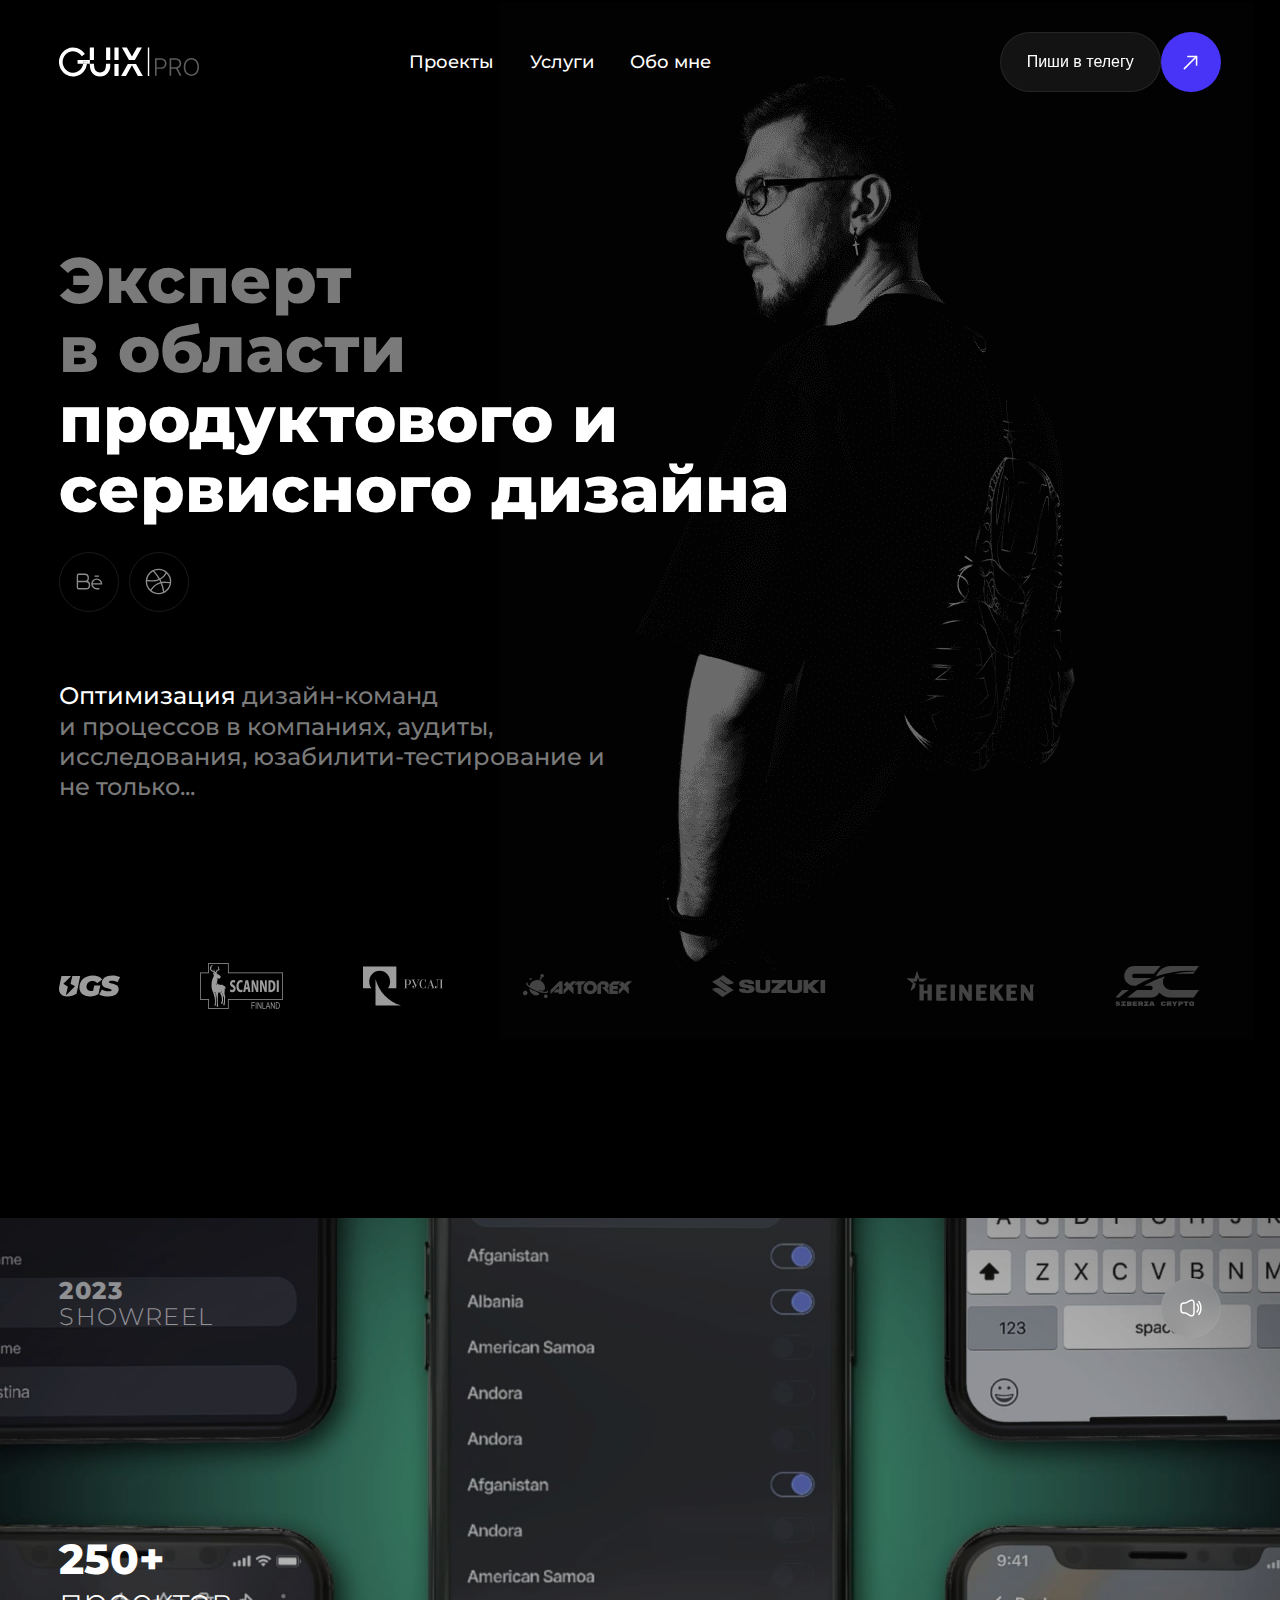
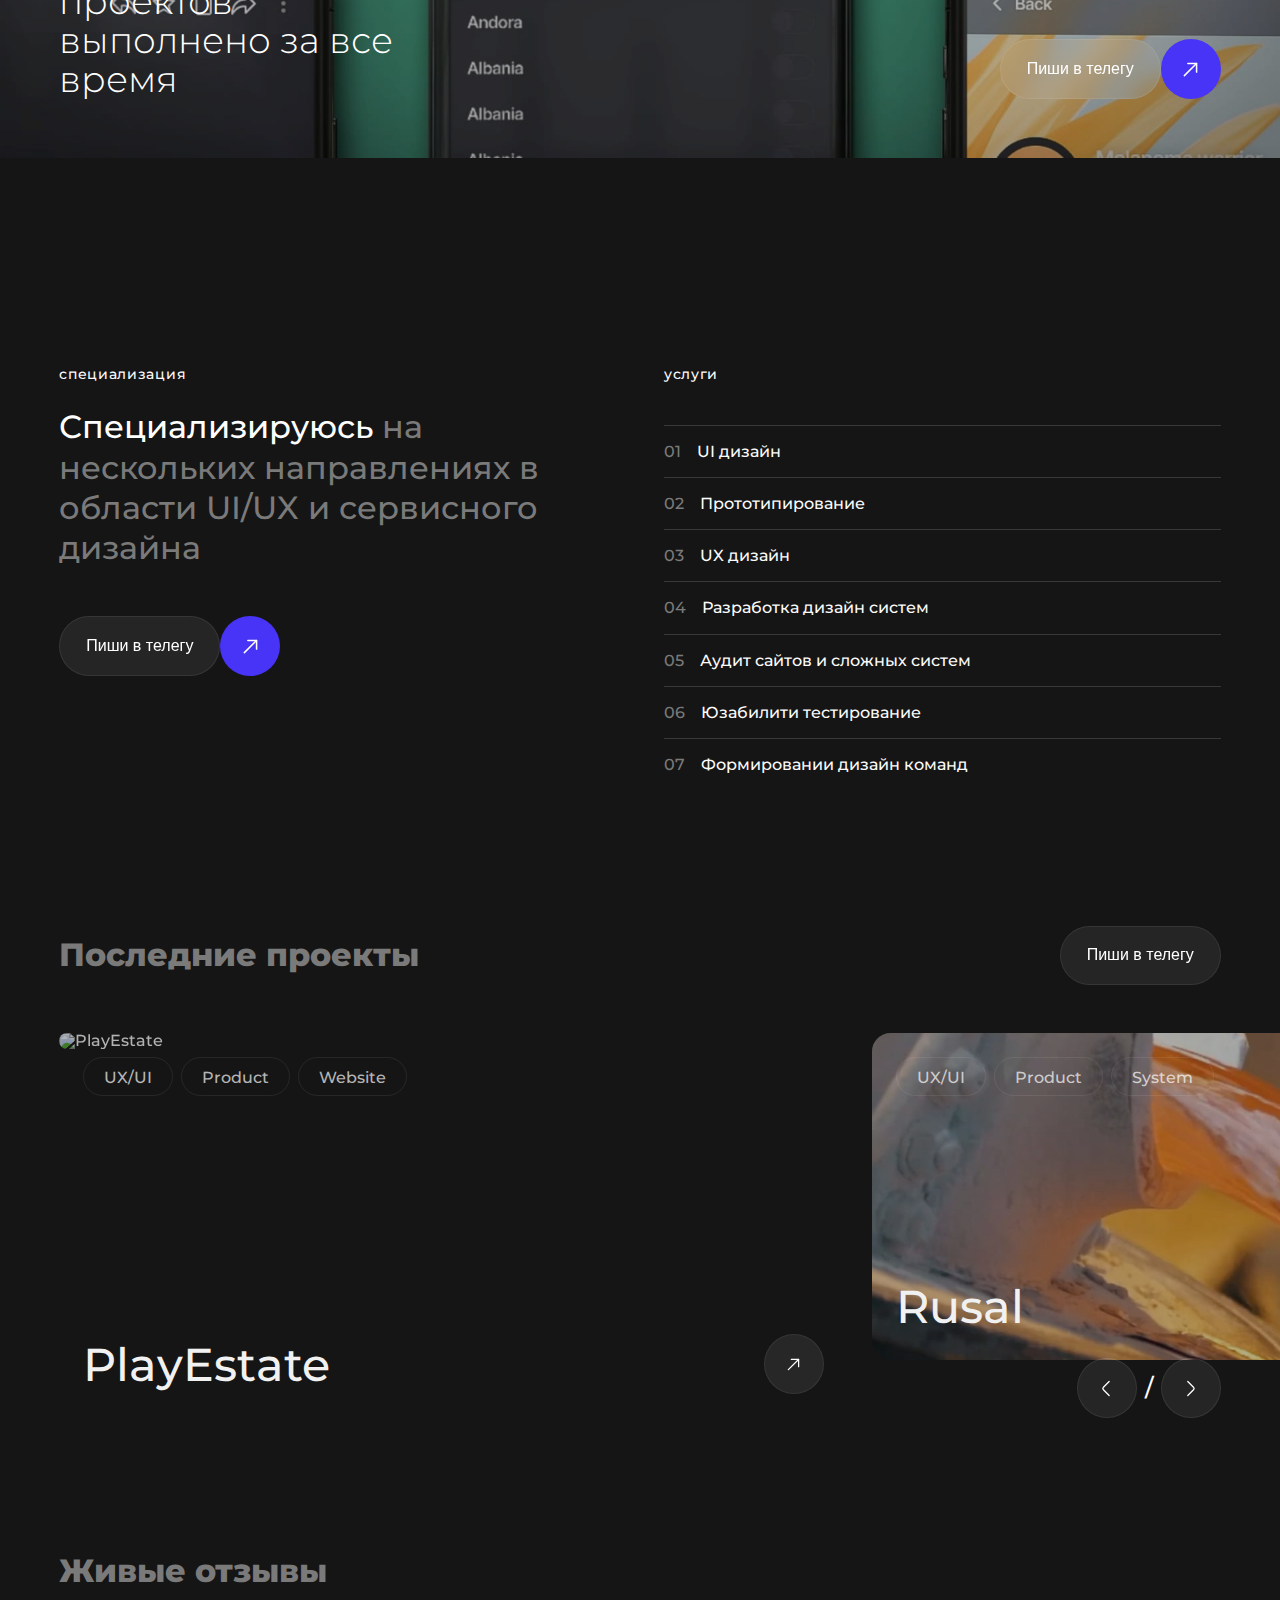
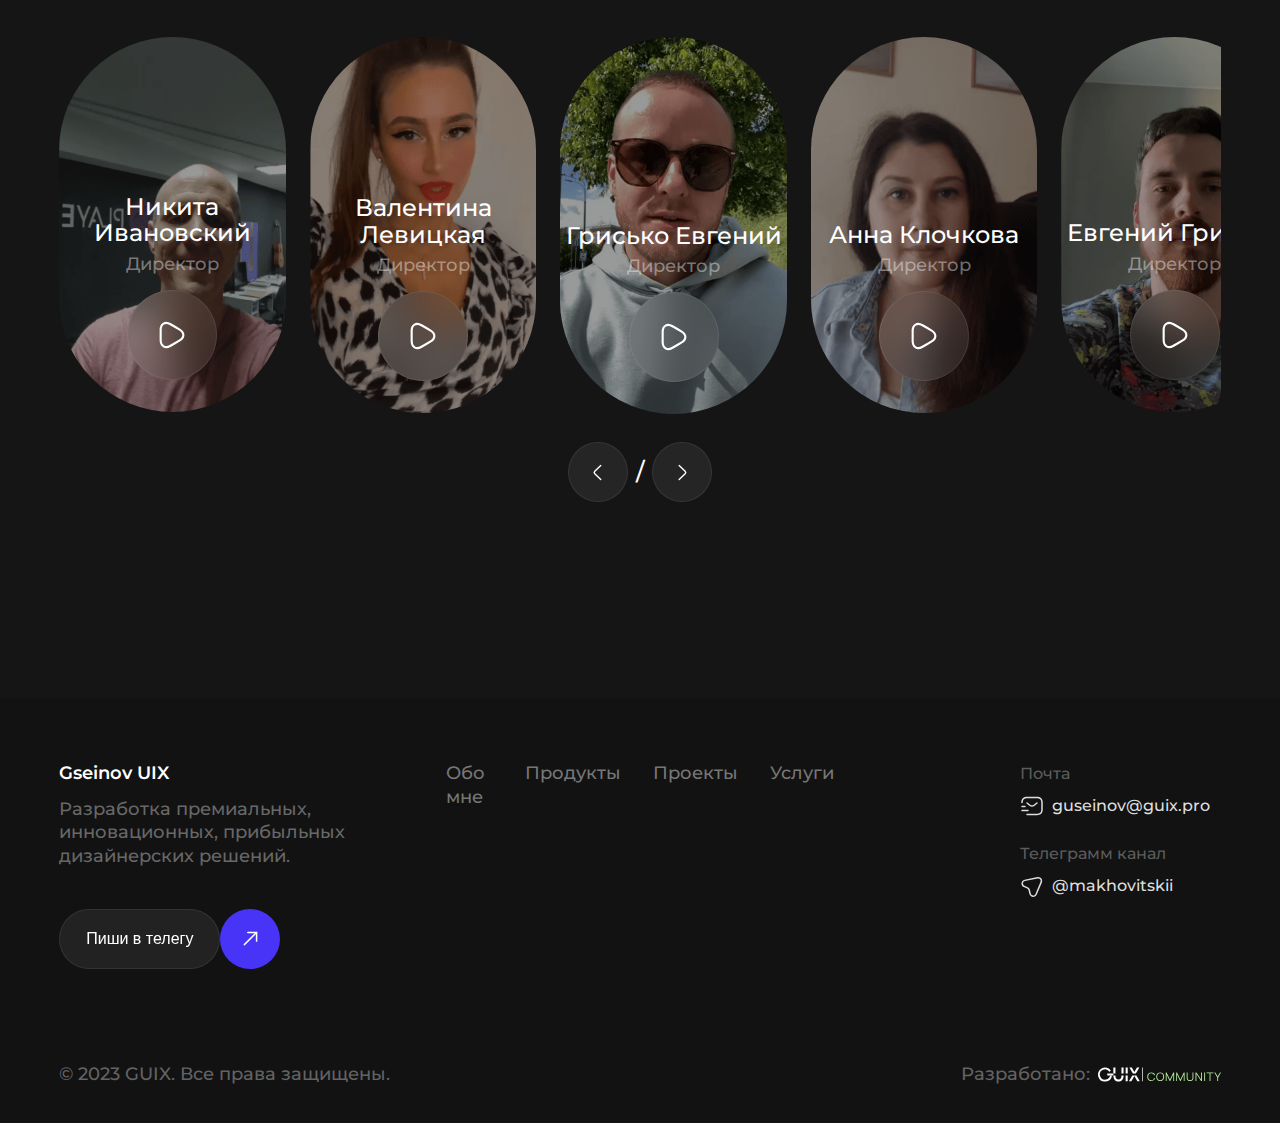
==== index.html @ ce15538c "commit" ====
<!DOCTYPE html>
<html lang="ru">
  <head>
    <meta charset="UTF-8">
    <meta name="format-detection" content="telephone=yes">
    <meta name="robots" content="index, follow">
    <meta name="keywords" content="">
    <meta name="description" content="">
    <meta name="viewport" content="width=device-width, initial-scale=1.0">
    <link rel="icon" type="image/x-icon" href="assets/img/logo.svg">
    <title>GUIXpro</title>
    <link rel="stylesheet" href="assets/css/style.css">
    <link rel="stylesheet" href="assets/css/reset.css">
  </head>
  <body>
    <div class="wrapper">
      <header class="header" id="header">
        <div class="header__container container">
          <nav class="header__menu menu" id="headerMenu"><img class="header__logo" src="assets/img/logo.svg">
            <ul class="menu__list">
              <li class="menu__item"><a class="menu__link" href="#">Проекты</a></li>
              <li class="menu__item"><a class="menu__link" href="#">Услуги</a></li>
              <li class="menu__item"><a class="menu__link" href="#">Обо мне</a></li>
            </ul>
          </nav><img class="header__burger" src="assets/img/common/burger.svg" id="burger">
          <div class="header__burger-content" id="burgerContent"></div><a class="header__contact contact" href="https://t.me/t_guseinov" target="_blank">
                  <button class="contact__primary-button primary-button">Пиши в телегу</button>
                  <button class="contact__secondery-button secondery-button"><img class="contact__arrow" src="assets/img/arrow.svg">
                  </button></a>
        </div>
      </header>
      <main class="main">
        <section class="main__info info" id="info">
          <div class="info__container container">
            <div class="info__block">
              <div class="info__title-container">
                <h1 class="info__title">
                  <p>Эксперт</p><span>в области </span><span class="white">продуктового и сервисного дизайна</span>
                </h1>
                <div class="info__socials"><a class="info__social-link" href="#"><img class="info__social" src="assets/img/socials/behance.svg" alt="behance" title="behance"></a><a class="info__social-link" href="#"><img class="info__social" src="assets/img/socials/dribbble.svg" alt="dribbble" title="dribbble"></a>
                </div>
              </div>
              <div class="info__txt"><span class="white">Оптимизация </span><span>дизайн-команд</span>
                <p>и процессов в компаниях, аудиты, исследования, юзабилити-тестирование и не только...</p>
              </div>
            </div><img class="info__hero-img" src="assets/img/hero-img.png">
            <div class="info__clients"><img class="info__client" src="assets/img/clients/ugs.svg" alt="ugs" title="ugs"><img class="info__client" src="assets/img/clients/scanndi.svg" alt="scanndi" title="scanndi"><img class="info__client" src="assets/img/clients/rusal.svg" alt="rusal" title="rusal"><img class="info__client" src="assets/img/clients/axtorex.svg" alt="axtorex" title="axtorex"><img class="info__client" src="assets/img/clients/suzuki.svg" alt="suzuki" title="suzuki"><img class="info__client" src="assets/img/clients/heineken.svg" alt="heineken" title="heineken"><img class="info__client" src="assets/img/clients/siberia-crypto.svg" alt="siberia-crypto" title="siberia-crypto"><img class="info__client" src="assets/img/clients/sheyl-dors.svg" alt="sheyl-dors" title="sheyl-dors"><img class="info__client" src="assets/img/clients/redpill.svg" alt="redpill" title="redpill"><img class="info__client" src="assets/img/clients/perfect-crm.svg" alt="perfect-crm" title="perfect-crm"><img class="info__client" src="assets/img/clients/grph.svg" alt="grph" title="grph"><img class="info__client" src="assets/img/clients/kefir.svg" alt="kefir" title="kefir">
            </div>
          </div>
        </section>
        <section class="main__introduction introduction" id="introduction">
          <div class="introduction__video"><img class="introduction__video-preview" src="assets/img/introduction.jpg">
          </div>
          <div class="introduction__container container">
            <div class="introduction__element">2023
              <p>SHOWREEL</p>
            </div><img class="introduction__element" src="assets/img/sound.svg">
            <div class="introduction__element"> <span class="white">250+</span>
              <p>проектов выполнено за все время</p>
            </div><a class="introduction__element contact" href="https://t.me/t_guseinov" target="_blank">
              <button class="contact__primary-button primary-button">Пиши в телегу</button>
              <button class="contact__secondery-button secondery-button"><img class="contact__arrow" src="assets/img/arrow.svg">
              </button></a>
          </div>
        </section>
        <section class="main__skills skills" id="skills">
          <div class="skills__container container">
            <div class="skills__block">
              <div class="skills__top-title">cпециализация</div>
              <div class="skills__title"><span class="white">Специализируюсь </span><span>на нескольких направлениях в области UI/UX и сервисного дизайна</span></div><a class="skills__contact contact" href="https://t.me/t_guseinov" target="_blank">
                      <button class="contact__primary-button primary-button">Пиши в телегу</button>
                      <button class="contact__secondery-button secondery-button"><img class="contact__arrow" src="assets/img/arrow.svg">
                      </button></a>
            </div>
            <div class="skills__services services">
              <div class="services__title">услуги</div>
              <ol class="services__list">
                <li class="services__item">UI дизайн</li>
                <li class="services__item">Прототипирование</li>
                <li class="services__item">UX дизайн </li>
                <li class="services__item">Разработка дизайн систем</li>
                <li class="services__item">Аудит сайтов и сложных систем</li>
                <li class="services__item">Юзабилити тестирование</li>
                <li class="services__item">Формировании дизайн команд</li>
              </ol>
            </div>
          </div>
        </section>
        <section class="main__portfolio portfolio" id="portfolio">
          <div class="portfolio__container container">
            <div class="portfolio__header">
              <h2 class="portfolio__title">Последние проекты</h2>
              <button class="portfolio__button primary-button">Пиши в телегу</button>
            </div>
            <div class="portfolio__body">
              <div class="portfolio__card portfolio-card"><img class="portfolio-card__img" src="assets/img/portfolio/PlayEstate.jpg" alt="PlayEstate" title="PlayEstate">
                <div class="portfolio-card__content">
                  <ul class="portfolio-card__list">
                    <li class="portfolio-card__item">UX/UI</li>
                    <li class="portfolio-card__item">Product</li>
                    <li class="portfolio-card__item">Website</li>
                  </ul>
                  <div class="portfolio-card__footer">
                    <h3 class="portfolio-card__title">PlayEstate</h3><img class="portfolio-card__arrow" src="assets/img/arrow.svg">
                  </div>
                </div>
              </div>
              <div class="portfolio__card portfolio-card portfolio-card-mini"><img class="portfolio-card__img" src="assets/img/portfolio/Rusal.jpg" alt="Rusal" title="Rusal">
                <div class="portfolio-card__content">
                  <ul class="portfolio-card__list">
                    <li class="portfolio-card__item">UX/UI</li>
                    <li class="portfolio-card__item">Product</li>
                    <li class="portfolio-card__item">System</li>
                  </ul>
                  <div class="portfolio-card__footer">
                    <h3 class="portfolio-card__title">Rusal</h3><img class="portfolio-card__arrow" src="assets/img/arrow.svg">
                  </div>
                </div>
              </div>
                    <div class="portfolio__slider slider"><img class="slider__img" src="assets/img/slider/arrow-left.svg"><span class="slider__devider">/</span><img class="slider__img" src="assets/img/slider/arrow-right.svg">
                    </div>
            </div>
          </div>
        </section>
        <section class="main__testimonials testimonials" id="testimonials">
          <div class="testimonials__container container">
            <h2 class="testimonials__title">Живые отзывы</h2>
            <div class="testimonials__videos">
              <div class="testimonials__video-container video"><img class="video__img" src="assets/img/testimonials/Никита Ивановский.png" alt="Никита Ивановский" title="Никита Ивановский">
                <div class="video__body">
                  <div class="video__title">Никита Ивановский</div>
                  <div class="video__subtitle">Директор</div><img class="video__play" src="assets/img/testimonials/play.svg">
                </div>
              </div>
              <div class="testimonials__video-container video"><img class="video__img" src="assets/img/testimonials/Валентина Левицкая.png" alt="Валентина Левицкая" title="Валентина Левицкая">
                <div class="video__body">
                  <div class="video__title">Валентина Левицкая</div>
                  <div class="video__subtitle">Директор</div><img class="video__play" src="assets/img/testimonials/play.svg">
                </div>
              </div>
              <div class="testimonials__video-container video"><img class="video__img" src="assets/img/testimonials/Грисько Евгений.png" alt="Грисько Евгений" title="Грисько Евгений">
                <div class="video__body">
                  <div class="video__title">Грисько Евгений</div>
                  <div class="video__subtitle">Директор</div><img class="video__play" src="assets/img/testimonials/play.svg">
                </div>
              </div>
              <div class="testimonials__video-container video"><img class="video__img" src="assets/img/testimonials/Анна Клочкова.png" alt="Анна Клочкова" title="Анна Клочкова">
                <div class="video__body">
                  <div class="video__title">Анна Клочкова</div>
                  <div class="video__subtitle">Директор</div><img class="video__play" src="assets/img/testimonials/play.svg">
                </div>
              </div>
              <div class="testimonials__video-container video"><img class="video__img" src="assets/img/testimonials/Евгений Грисько.png" alt="Евгений Грисько" title="Евгений Грисько">
                <div class="video__body">
                  <div class="video__title">Евгений Грисько</div>
                  <div class="video__subtitle">Директор</div><img class="video__play" src="assets/img/testimonials/play.svg">
                </div>
              </div>
            </div>
                  <div class="testimonials__slider slider"><img class="slider__img" src="assets/img/slider/arrow-left.svg"><span class="slider__devider">/</span><img class="slider__img" src="assets/img/slider/arrow-right.svg">
                  </div>
          </div>
        </section>
      </main>
      <footer class="footer">
        <div class="footer__container container">
          <div class="footer__content">
            <div class="footer__block">
              <h2 class="footer__title">Gseinov  UIX</h2>
              <div class="footer__txt">Разработка премиальных, инновационных, прибыльных дизайнерских решений.</div><a class="footer__contact contact" href="https://t.me/t_guseinov" target="_blank">
                      <button class="contact__primary-button primary-button">Пиши в телегу</button>
                      <button class="contact__secondery-button secondery-button"><img class="contact__arrow" src="assets/img/arrow.svg">
                      </button></a>
            </div>
            <ul class="footer__list">
              <li class="footer-list__item"><a class="footer-list__link" href="#">Обо мне</a></li>
              <li class="footer-list__item"><a class="footer-list__link" href="#">Продукты</a></li>
              <li class="footer-list__item"><a class="footer-list__link" href="#">Проекты</a></li>
              <li class="footer-list__item"><a class="footer-list__link" href="#">Услуги</a></li>
            </ul>
            <div class="footer__communications">
              <div class="footer__communication communication">
                <div class="communication__title">Почта</div><a class="communication__info" href="#"><img class="communication__decor" src="assets/img/footer/email.svg">
                  <div class="communication__txt">guseinov@guix.pro</div></a>
              </div>
              <div class="footer__communication communication">
                <div class="communication__title">Телеграмм канал</div><a class="communication__info" href="#"><img class="communication__decor" src="assets/img/footer/direct-right.svg">
                  <div class="communication__txt">@makhovitskii</div></a>
              </div>
            </div>
          </div>
          <div class="footer__copyright copyright">
            <div class="copyright__txt">© 2023 GUIX. Все права защищены.</div>
            <div class="copyright__author">
              <div class="copyright__author-txt">Разработано:</div><img class="copyright__author-img" src="assets/img/footer/GUIX_COMMUNITY.svg" alt="GUIX_COMMUNITY" title="GUIX_COMMUNITY">
            </div>
          </div>
        </div>
      </footer>
    </div>
  </body>
  <script src="assets/js/script.js"></script>
</html>
---- assets/css/style.css ----
@font-face {
    font-style: bold;
  font-weight: 700;
  font-display: swap;
  font-family: "Montserrat-Bold";
  src: local("Montserrat-Bold");
  src: url("../fonts/Montserrat-Bold.woff2") format("woff2");
  src: url("../fonts/Montserrat-Bold.woff") format("woff");
  src: url("../fonts/Montserrat-Bold.woff") format("truetype");
}

@font-face {
    font-style: extrabold;
  font-weight: 800;
  font-display: swap;
  font-family: "Montserrat";
  src: local("Montserrat-ExtraBold");
  src: url("../fonts/Montserrat-ExtraBold.woff2") format("woff2");
  src: url("../fonts/Montserrat-ExtraBold.woff") format("woff");
  src: url("../fonts/Montserrat-ExtraBold.woff") format("truetype");
}

@font-face {
    font-style: semibold;
  font-weight: 600;
  font-display: swap;
  font-family: "Montserrat";
  src: local("Montserrat-SemiBold");
  src: url("../fonts/Montserrat-SemiBold.woff2") format("woff2");
  src: url("../fonts/Montserrat-SemiBold.woff") format("woff");
  src: url("../fonts/Montserrat-SemiBold.woff") format("truetype");
}

@font-face {
    font-style: regular;
  font-weight: 500;
  font-display: swap;
  font-family: "Montserrat";
  src: local("Montserrat-Regular");
  src: url("../fonts/Montserrat-Regular.woff2") format("woff2");
  src: url("../fonts/Montserrat-Regular.woff") format("woff");
  src: url("../fonts/Montserrat-Regular.woff") format("truetype");
}

@font-face {
    font-style: light;
  font-weight: 300;
  font-display: swap;
  font-family: "Montserrat";
  src: local("Montserrat-Light");
  src: url("../fonts/Montserrat-Light.woff2") format("woff2");
  src: url("../fonts/Montserrat-Light.woff") format("woff");
  src: url("../fonts/Montserrat-Light.woff") format("truetype");
}

@font-face {
    font-style: medium;
  font-weight: 500;
  font-display: swap;
  font-family: "Montserrat";
  src: local("Montserrat-Medium");
  src: url("../fonts/Montserrat-Medium.woff2") format("woff2");
  src: url("../fonts/Montserrat-Medium.woff") format("woff");
  src: url("../fonts/Montserrat-Medium.woff") format("truetype");
}

@-webkit-keyframes spin {
    0% {
        -webkit-transform: rotate(0deg);
        transform: rotate(0deg);
    }

    100% {
        -webkit-transform: rotate(360deg);
        transform: rotate(360deg);
    }
}

@keyframes spin {
    0% {
        -webkit-transform: rotate(0deg);
        transform: rotate(0deg);
    }

    100% {
        -webkit-transform: rotate(360deg);
        transform: rotate(360deg);
    }
}

@-webkit-keyframes underline {
    0% {
        width: 0;
    }

    100% {
        width: 100%;
    }
}

@keyframes underline {
    0% {
        width: 0;
    }

    100% {
        width: 100%;
    }
}

body::-webkit-scrollbar-track {
    background-color: #000;
}

body::-webkit-scrollbar-thumb {
    border-radius: 0.5rem;
    background-color: #4734f7;
}

body::-webkit-scrollbar {
    width: 0.6rem;
    background-color: #000;
}


body {
    font: 400 16px/1 Montserrat, sans-serif;
    color: #fff;
    scroll-behavior: smooth;
    background: #000;
    overflow-x: hidden;
}

.main {
    background: rgb(21, 21, 21);
    position: relative;
}

.container {
    display: -webkit-box;
    display: -ms-flexbox;
    display: flex;
    -webkit-box-orient: vertical;
    -webkit-box-direction: normal;
    -ms-flex-direction: column;
    flex-direction: column;
    padding: 0 3.7rem;
    margin: 0 auto;
    -webkit-box-sizing: content-box;
    box-sizing: content-box;
    max-width: 112.6rem;
    -webkit-box-pack: justify;
    -ms-flex-pack: justify;
    justify-content: space-between;
    -webkit-box-align: center;
    -ms-flex-align: center;
    align-items: center;
    gap: 3rem;
}

h2 {
    font-size: 32px;
    line-height: 109%;
    color: #7a7a7a;
}

a {
    color: #fff;
}

.white {
    color: #fff;
}

.header {
    padding-top: 2rem;
}

#burgerContent {
    position: fixed;
    top: 0;
    left: 0;
    width: 100vw;
    height: 100vh;
    background: #fff;
}

.slider {
    display: -webkit-box;
    display: -ms-flexbox;
    display: flex;
    -webkit-box-align: center;
    -ms-flex-align: center;
    align-items: center;
    -webkit-box-orient: horizontal;
    -webkit-box-direction: normal;
    -ms-flex-direction: row;
    flex-direction: row;
    gap: 0.5rem;
}

.slider__img {
    padding: 1.15rem;
    width: 60px;
    height: 60px;
    border-radius: 100%;
    background: rgba(255, 255, 255, 0.07);
    border: 1px solid rgba(255, 255, 255, 0.08);
    cursor: pointer;
}

.slider__devider {
    font-size: 24px;
    line-height: 120%;
    cursor: default;
}

.header {
    background: #000;
}

.header__container {
    -webkit-box-orient: horizontal;
    -webkit-box-direction: normal;
    -ms-flex-direction: row;
    flex-direction: row;
    z-index: 10;
    position: relative;
}

.header__menu {
    display: -webkit-box;
    display: -ms-flexbox;
    display: flex;
    gap: 12.8rem;
    -webkit-box-align: center;
    -ms-flex-align: center;
    align-items: center;
}

.header__burger {
    display: none;
}

.menu__list {
    text-wrap: nowrap;
    display: -webkit-box;
    display: -ms-flexbox;
    display: flex;
    gap: 2.25rem;
}

.menu__link {
    font-size: 1.15rem;
}

.contact {
    display: -webkit-box;
    display: -ms-flexbox;
    display: flex;
}

.primary-button {
    text-wrap: nowrap;
    border: 1px solid rgba(255, 255, 255, 0.08);
    border-radius: 55px;
    padding: 18px 26px;
    line-height: 1.3;
    color: #fff;
    background: rgba(255, 255, 255, 0.07);
    font-size: 1rem;
    -webkit-backdrop-filter: blur(13.6999998093px);
    backdrop-filter: blur(13.6999998093px);
}

.secondery-button {
    border-radius: 100%;
    background: #4734f7;
    width: 60px;
    height: 60px;
}

.info {
    background: #000;
}

.info__container {
    position: relative;
    -webkit-box-align: start;
    -ms-flex-align: start;
    align-items: flex-start;
    padding-bottom: 13rem;
}

.info__hero-img {
    position: absolute;
    right: 0;
    top: -90px;
}

.info__txt {
    max-width: 36rem;
    font-size: 24px;
    line-height: 126%;
    color: #7a7a7a;
}

.info__title {
    font-size: 64px;
    line-height: 109%;
    color: #7a7a7a;
}

.info__block {
    min-height: 34.8rem;
    max-width: 50em;
    margin-top: 9.6rem;
    margin-bottom: 7rem;
    display: -webkit-box;
    display: -ms-flexbox;
    display: flex;
    -webkit-box-orient: vertical;
    -webkit-box-direction: normal;
    -ms-flex-direction: column;
    flex-direction: column;
    -webkit-box-pack: justify;
    -ms-flex-pack: justify;
    justify-content: space-between;
    z-index: 1;
}

.info__socials {
    display: -webkit-box;
    display: -ms-flexbox;
    display: flex;
    gap: 0.6rem;
    margin-top: 1.7rem;
}

.info__social {
    padding: 0.9rem;
    width: 3.75rem;
    height: 3.75rem;
    border-radius: 100%;
    border: 1px solid rgba(255, 255, 255, 0.1);
}

.info__clients {
    display: -webkit-box;
    display: -ms-flexbox;
    display: flex;
    gap: 5rem;
    width: 100%;
    overflow-x: hidden;
}

.introduction {
    margin: 0 auto 13rem;
    position: relative;
    max-width: 120rem;
}

.introduction__video {
    height: 100%;
}

.introduction__video-preview {
    width: 100%;
    -webkit-filter: brightness(0.7);
    filter: brightness(0.7);
}

.introduction__container {
    top: 0;
    left: 0;
    max-width: 120rem;
    height: 100%;
    width: 100%;
    padding: 0;
    position: absolute;
    display: grid;
    grid-template-columns: 1fr 1fr;
    justify-items: start;
    -ms-flex-line-pack: justify;
    align-content: space-between;
}

.introduction__element {
    position: absolute;
}

.introduction__element:nth-child(1) {
    top: 3.7rem;
    left: 3.7rem;
    font-weight: 700;
    font-size: 24px;
    line-height: 109%;
    letter-spacing: 0.06em;
    color: rgba(255, 255, 255, 0.5);
}

.introduction__element:nth-child(1) p {
    font-weight: 300;
}

.introduction__element:nth-child(2) {
    top: 3.7rem;
    right: 3.7rem;
    -webkit-backdrop-filter: blur(13.6999998093px);
    backdrop-filter: blur(13.6999998093px);
    border-radius: 100%;
}

.introduction__element:nth-child(3) {
    bottom: 3.7rem;
    left: 3.7rem;
    font-weight: 300;
    font-size: 36px;
    line-height: 109%;
    max-width: 10em;
}

.introduction__element:nth-child(3) .white {
    font-weight: 700;
    font-size: 42px;
}

.introduction__element:nth-child(4) {
    bottom: 3.7rem;
    right: 3.7rem;
}

.skills__container {
    display: grid;
    grid-template-columns: 1fr 1fr;
    -webkit-box-align: start;
    -ms-flex-align: start;
    align-items: start;
}

.skills__block {
    display: -webkit-box;
    display: -ms-flexbox;
    display: flex;
    -webkit-box-orient: vertical;
    -webkit-box-direction: normal;
    -ms-flex-direction: column;
    flex-direction: column;
    gap: 1.5rem;
    font-weight: 500;
    max-width: 36rem;
}

.skills__top-title {
    font-size: 14px;
    line-height: 120%;
    letter-spacing: 0.05em;
    color: #fbfbfb;
}

.skills__title {
    font-size: 32px;
    line-height: 126%;
    color: #7a7a7a;
}

.skills__contact {
    margin-top: 1.5rem;
}

.services {
    display: -webkit-box;
    display: -ms-flexbox;
    display: flex;
    -webkit-box-orient: vertical;
    -webkit-box-direction: normal;
    -ms-flex-direction: column;
    flex-direction: column;
    gap: 2.6rem;
    color: #fbfbfb;
}

.services__title {
    font-weight: 500;
    font-size: 14px;
    line-height: 120%;
    letter-spacing: 0.05em;
}

.services__list {
    list-style: none;
    counter-reset: item;
}

.services__item {
    display: -webkit-box;
    display: -ms-flexbox;
    display: flex;
    gap: 1rem;
    counter-increment: item;
    font-weight: 500;
    font-size: 16px;
    line-height: 120%;
    padding: 1rem 0;
    border-top: 1px solid #383838;
}

.services__item::before {
    content: counter(item, decimal-leading-zero) "";
    font-weight: 500;
    font-size: 16px;
    line-height: 120%;
    color: #7a7a7a;
}

.portfolio {
    padding: 8.5rem 0;
}

.portfolio__container {
    padding-right: 0;
}

.portfolio__header {
    padding-right: 3.7rem;
    display: -webkit-box;
    display: -ms-flexbox;
    display: flex;
    -webkit-box-pack: justify;
    -ms-flex-pack: justify;
    justify-content: space-between;
    width: 100%;
    -webkit-box-align: center;
    -ms-flex-align: center;
    align-items: center;
}

.portfolio__body {
    width: 100%;
    display: grid;
    grid-template-columns: 1fr 1fr;
    -webkit-box-pack: start;
    -ms-flex-pack: start;
    justify-content: start;
    overflow: hidden;
    gap: 1.5rem;
    position: relative;
}

.portfolio__slider {
    position: absolute;
    bottom: 0;
    right: 3.7rem;
}

.portfolio-card {
    position: relative;
    width: min(61.6vw, 74rem);
    height: 100%;
}

.portfolio-card__img {
    border-radius: 1.15rem;
    width: 100%;
    height: 100%;
    -webkit-filter: brightness(0.7);
    filter: brightness(0.7);
}

.portfolio-card__content {
    position: absolute;
    top: 0;
    left: 0;
    height: 100%;
    padding: 1.5rem;
    width: 100%;
    display: -webkit-box;
    display: -ms-flexbox;
    display: flex;
    -webkit-box-orient: vertical;
    -webkit-box-direction: normal;
    -ms-flex-direction: column;
    flex-direction: column;
    -webkit-box-pack: justify;
    -ms-flex-pack: justify;
    justify-content: space-between;
}

.portfolio-card__list {
    display: -webkit-box;
    display: -ms-flexbox;
    display: flex;
    gap: 0.5rem;
    width: -webkit-fit-content;
    width: -moz-fit-content;
    width: fit-content;
}

.portfolio-card__item {
    font-weight: 400;
    font-size: 16px;
    line-height: 120%;
    color: rgba(255, 255, 255, 0.7);
    border: 1px solid rgba(255, 255, 255, 0.08);
    border-radius: 30px;
    padding: 10px 20px;
    height: 39px;
}

.portfolio-card__footer {
    display: -webkit-box;
    display: -ms-flexbox;
    display: flex;
    -webkit-box-pack: justify;
    -ms-flex-pack: justify;
    justify-content: space-between;
    -webkit-box-align: center;
    -ms-flex-align: center;
    align-items: center;
}

.portfolio-card__title {
    font-size: 46px;
    font-weight: 400;
    line-height: 120%;
    color: #f1f1f1;
}

.portfolio-card__arrow {
    border-radius: 100%;
    border: 1px solid rgba(255, 255, 255, 0.07);
    stroke-width: 1px;
    background: rgba(255, 255, 255, 0.08);
    -webkit-backdrop-filter: blur(13.6999998093px);
    backdrop-filter: blur(13.6999998093px);
    width: 60px;
    height: 60px;
    padding: 1.15rem;
}

.portfolio-card-mini {
    height: 85%;
}

.testimonials {
    padding-bottom: 12.25rem;
}

.testimonials__container {
    position: relative;
}

.testimonials__title {
    -ms-flex-item-align: start;
    align-self: flex-start;
}

.testimonials__videos {
    width: 100%;
    display: -webkit-box;
    display: -ms-flexbox;
    display: flex;
    -webkit-box-pack: justify;
    -ms-flex-pack: justify;
    justify-content: space-between;
    gap: 1.5rem;
    overflow: hidden;
    margin-bottom: 5.5rem;
}

.testimonials__slider {
    display: none;
    margin-top: -1.5rem;
    position: absolute;
    bottom: 0;
}

.video {
    position: relative;
    height: 100%;
}

.video__img {
    -webkit-filter: brightness(0.6);
    filter: brightness(0.6);
    border-radius: 11rem;
    width: min(17.7vw, 21.1rem);
}

.video__body {
    position: absolute;
    bottom: 2rem;
    width: 100%;
    display: -webkit-box;
    display: -ms-flexbox;
    display: flex;
    -webkit-box-orient: vertical;
    -webkit-box-direction: normal;
    -ms-flex-direction: column;
    flex-direction: column;
    -webkit-box-align: center;
    -ms-flex-align: center;
    align-items: center;
    gap: 0.5rem;
}

.video__title {
    font-size: 24px;
    line-height: 109%;
    text-align: center;
}

.video__subtitle {
    font-size: 18px;
    line-height: 109%;
    text-align: center;
    color: rgba(255, 255, 255, 0.41);
}

.video__play {
    margin-top: 0.5rem;
    padding: 1.688rem;
    width: 90px;
    height: 90px;
    border-radius: 100%;
    background: rgba(255, 255, 255, 0.07);
    border: 1px solid rgba(255, 255, 255, 0.08);
    cursor: pointer;
    -webkit-backdrop-filter: blur(20.5499992371px);
    backdrop-filter: blur(20.5499992371px);
}

.footer {
    padding-top: 4rem;
    padding-bottom: 2.5rem;
    background: #121212;
}

.footer__container {
    gap: 6rem;
}

.footer__content {
    width: 100%;
    display: grid;
    grid-template-columns: repeat(3, 1fr);
}

.footer__block {
    max-width: 400px;
    display: -webkit-box;
    display: -ms-flexbox;
    display: flex;
    -webkit-box-orient: vertical;
    -webkit-box-direction: normal;
    -ms-flex-direction: column;
    flex-direction: column;
    gap: 0.75rem;
}

.footer__title {
    color: #fff;
    font-weight: 600;
    font-size: 18px;
    line-height: 130%;
}

.footer__contact {
    margin-top: 1.8rem;
}

.footer__txt {
    font-size: 18px;
    line-height: 130%;
    color: #686868;
}

.footer__communications {
    margin-right: 0.7rem;
    display: -webkit-box;
    display: -ms-flexbox;
    display: flex;
    -webkit-box-orient: vertical;
    -webkit-box-direction: normal;
    -ms-flex-direction: column;
    flex-direction: column;
    gap: 1.5rem;
    justify-self: end;
}

.footer__list {
    display: -webkit-box;
    display: -ms-flexbox;
    display: flex;
    gap: 2rem;
    justify-self: center;
}

.footer-list__link {
    font-size: 18px;
    line-height: 130%;
    color: #777;
}

.communication {
    display: -webkit-box;
    display: -ms-flexbox;
    display: flex;
    -webkit-box-orient: vertical;
    -webkit-box-direction: normal;
    -ms-flex-direction: column;
    flex-direction: column;
    gap: 0.5rem;
    line-height: 150%;
}

.communication__info {
    display: -webkit-box;
    display: -ms-flexbox;
    display: flex;
    gap: 0.5rem;
}

.communication__title {
    color: #5c5c5c;
}

.communication__txt {
    font-size: 16px;
    color: #dedede;
}

.copyright {
    width: 100%;
    display: -webkit-box;
    display: -ms-flexbox;
    display: flex;
    -webkit-box-orient: horizontal;
    -webkit-box-direction: normal;
    -ms-flex-direction: row;
    flex-direction: row;
    -webkit-box-pack: justify;
    -ms-flex-pack: justify;
    justify-content: space-between;
    font-size: 1.15rem;
    color: #636363;
}

.copyright__author {
    display: -webkit-box;
    display: -ms-flexbox;
    display: flex;
    gap: 0.5rem;
    -webkit-box-align: center;
    -ms-flex-align: center;
    align-items: center;
}

@media screen and (max-width: 1919px) {
    .testimonials__slider {
        display: -webkit-box;
        display: -ms-flexbox;
        display: flex;
    }
}
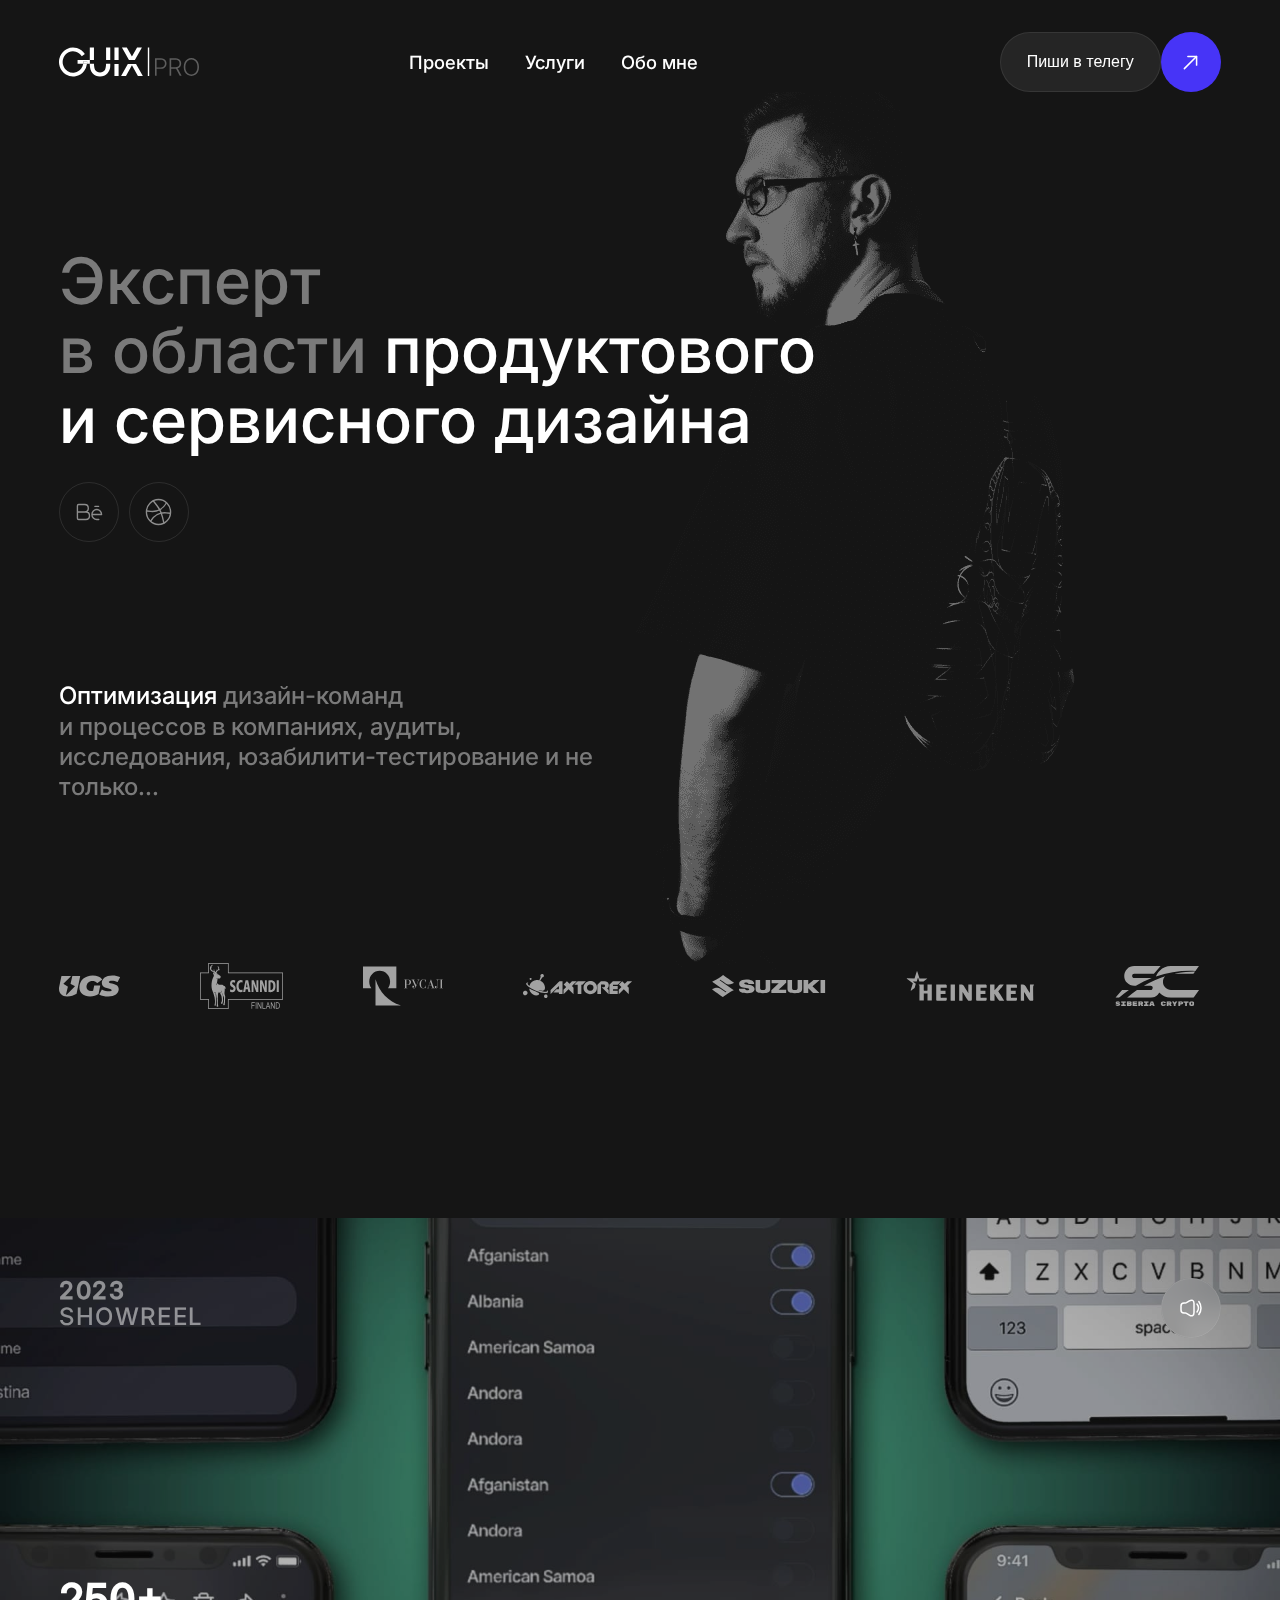
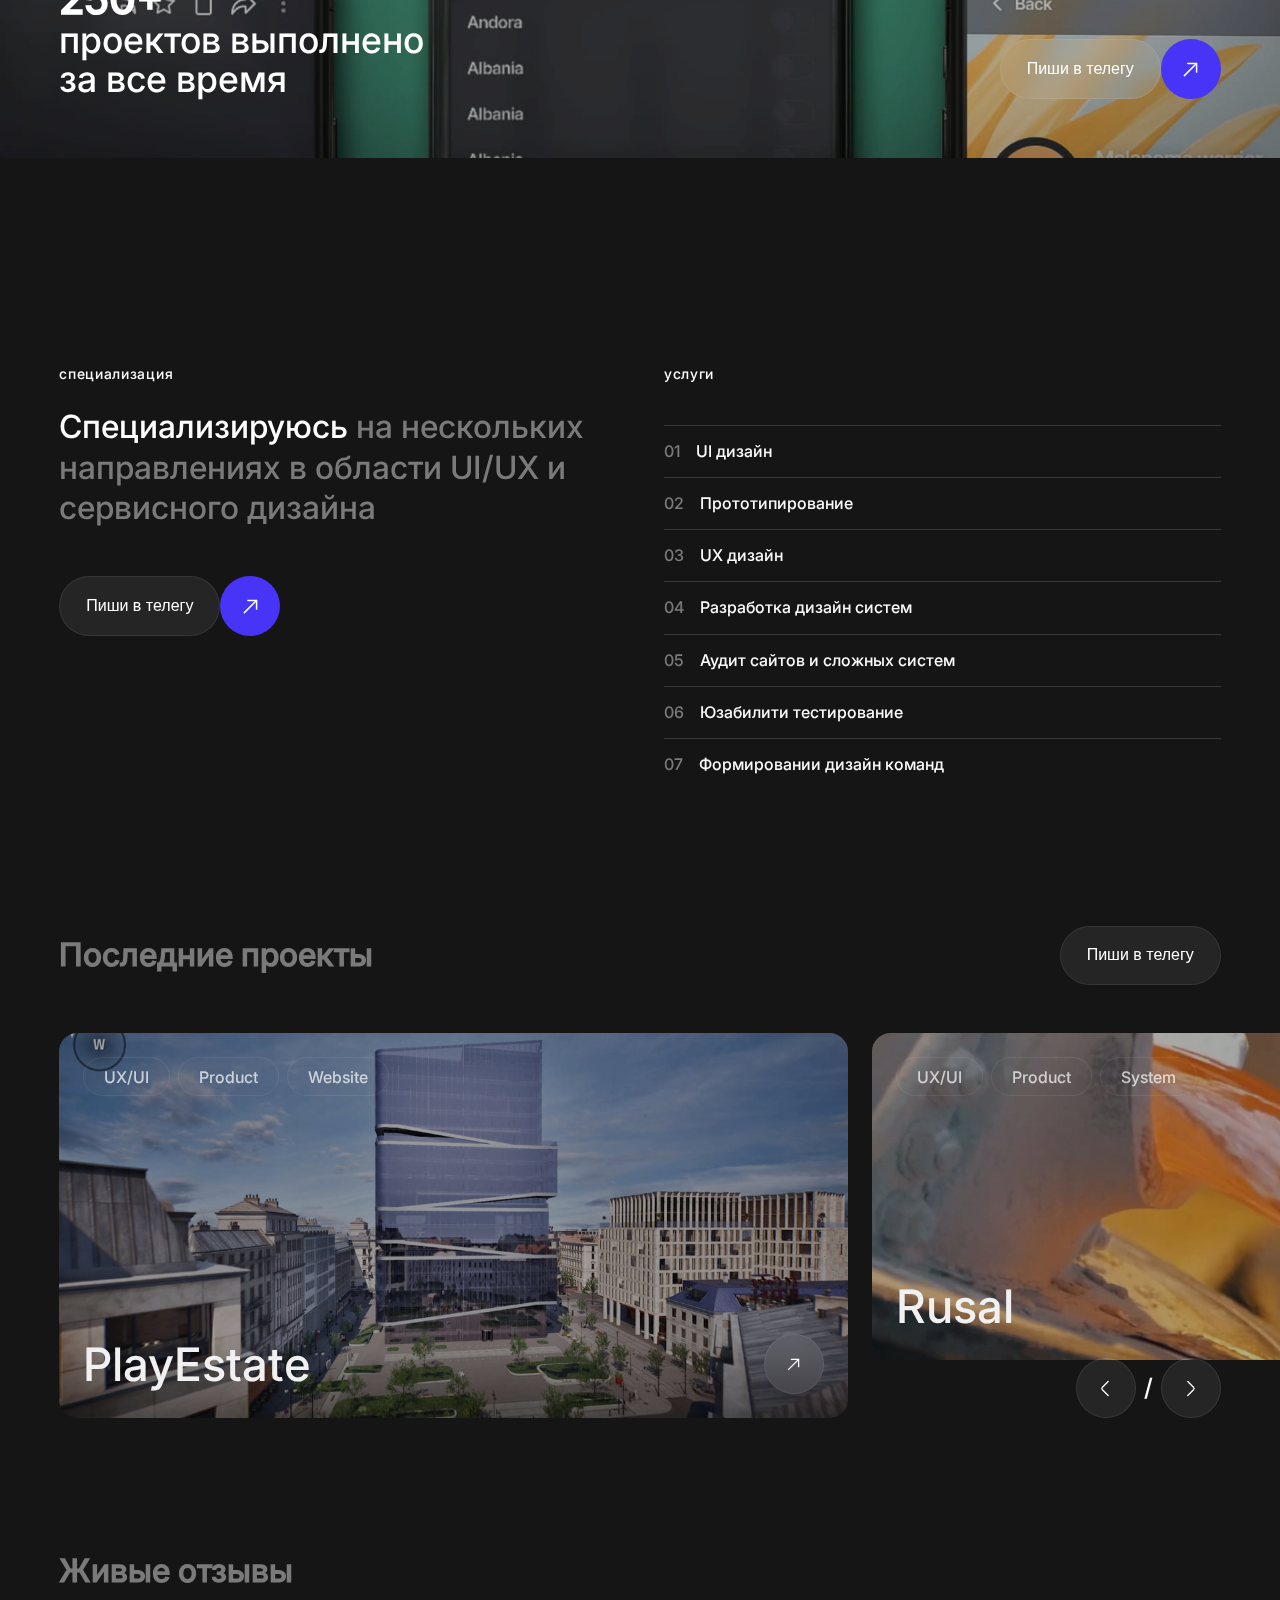
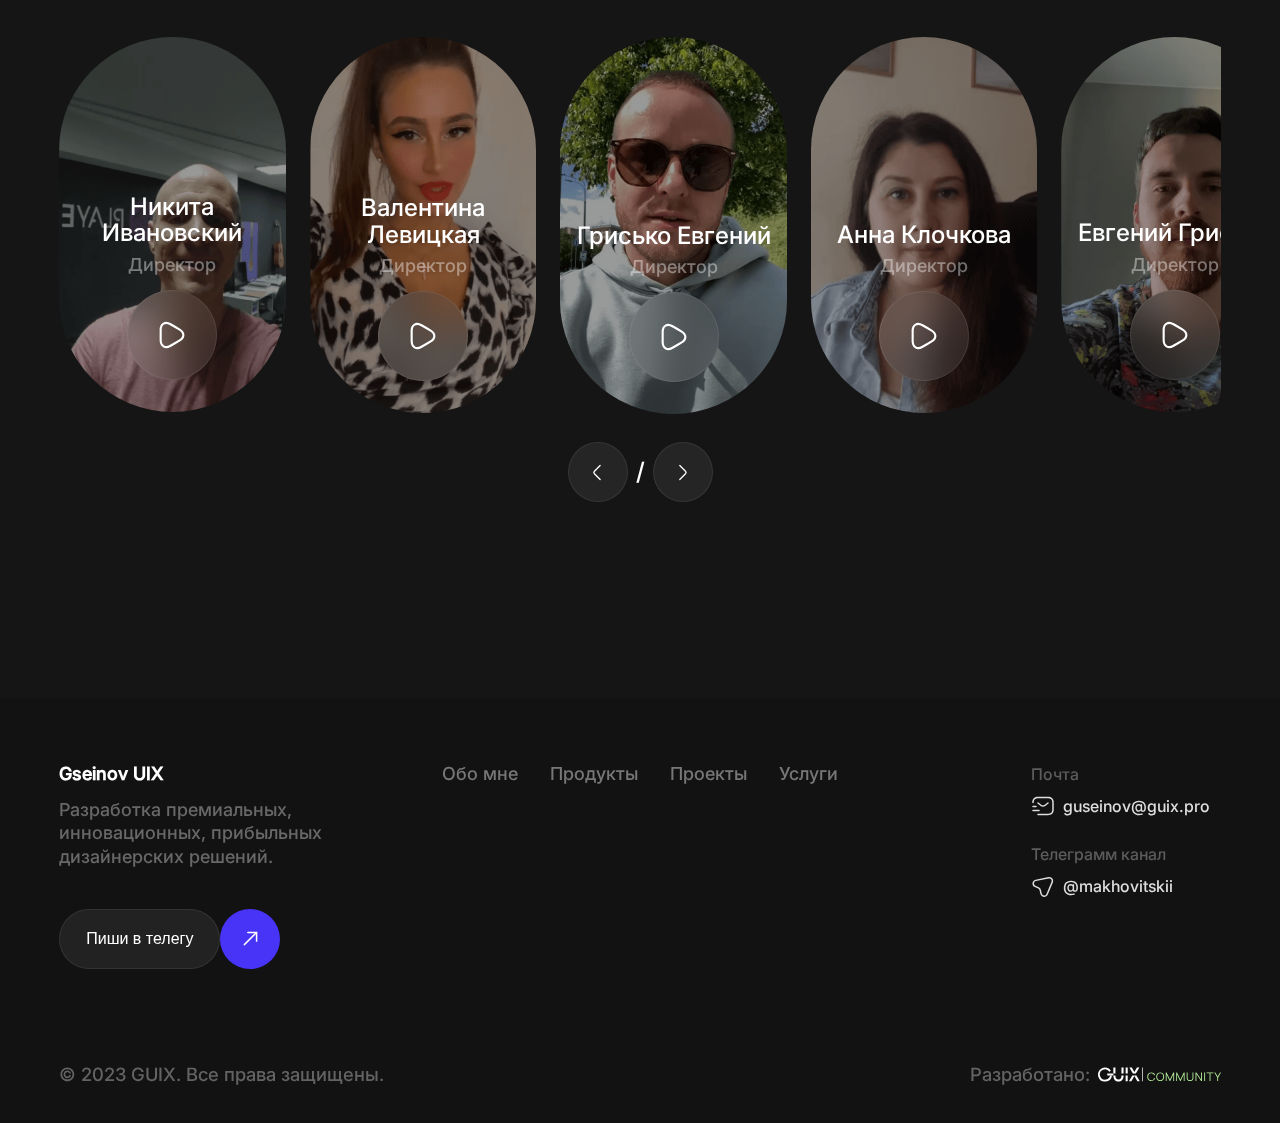
==== commit aa6841e1: "commit" ====
--- a/index.html
+++ b/index.html
@@ -44,7 +44,11 @@
                 <p>и процессов в компаниях, аудиты, исследования, юзабилити-тестирование и не только...</p>
               </div>
             </div><img class="info__hero-img" src="assets/img/hero-img.png">
-            <div class="info__clients"><img class="info__client" src="assets/img/clients/ugs.svg" alt="ugs" title="ugs"><img class="info__client" src="assets/img/clients/scanndi.svg" alt="scanndi" title="scanndi"><img class="info__client" src="assets/img/clients/rusal.svg" alt="rusal" title="rusal"><img class="info__client" src="assets/img/clients/axtorex.svg" alt="axtorex" title="axtorex"><img class="info__client" src="assets/img/clients/suzuki.svg" alt="suzuki" title="suzuki"><img class="info__client" src="assets/img/clients/heineken.svg" alt="heineken" title="heineken"><img class="info__client" src="assets/img/clients/siberia-crypto.svg" alt="siberia-crypto" title="siberia-crypto"><img class="info__client" src="assets/img/clients/sheyl-dors.svg" alt="sheyl-dors" title="sheyl-dors"><img class="info__client" src="assets/img/clients/redpill.svg" alt="redpill" title="redpill"><img class="info__client" src="assets/img/clients/perfect-crm.svg" alt="perfect-crm" title="perfect-crm"><img class="info__client" src="assets/img/clients/grph.svg" alt="grph" title="grph"><img class="info__client" src="assets/img/clients/kefir.svg" alt="kefir" title="kefir">
+            <div class="info__clients-wrapper">
+              <div class="info__clients marquee"><img class="info__client" src="assets/img/clients/ugs.svg" alt="ugs" title="ugs"><img class="info__client" src="assets/img/clients/scanndi.svg" alt="scanndi" title="scanndi"><img class="info__client" src="assets/img/clients/rusal.svg" alt="rusal" title="rusal"><img class="info__client" src="assets/img/clients/axtorex.svg" alt="axtorex" title="axtorex"><img class="info__client" src="assets/img/clients/suzuki.svg" alt="suzuki" title="suzuki"><img class="info__client" src="assets/img/clients/heineken.svg" alt="heineken" title="heineken"><img class="info__client" src="assets/img/clients/siberia-crypto.svg" alt="siberia-crypto" title="siberia-crypto"><img class="info__client" src="assets/img/clients/sheyl-dors.svg" alt="sheyl-dors" title="sheyl-dors"><img class="info__client" src="assets/img/clients/redpill.svg" alt="redpill" title="redpill"><img class="info__client" src="assets/img/clients/perfect-crm.svg" alt="perfect-crm" title="perfect-crm"><img class="info__client" src="assets/img/clients/grph.svg" alt="grph" title="grph"><img class="info__client" src="assets/img/clients/kefir.svg" alt="kefir" title="kefir">
+              </div>
+              <div class="info__clients marquee" aria-hidden="true"><img class="info__client" src="assets/img/clients/ugs.svg" alt="ugs" title="ugs"><img class="info__client" src="assets/img/clients/scanndi.svg" alt="scanndi" title="scanndi"><img class="info__client" src="assets/img/clients/rusal.svg" alt="rusal" title="rusal"><img class="info__client" src="assets/img/clients/axtorex.svg" alt="axtorex" title="axtorex"><img class="info__client" src="assets/img/clients/suzuki.svg" alt="suzuki" title="suzuki"><img class="info__client" src="assets/img/clients/heineken.svg" alt="heineken" title="heineken"><img class="info__client" src="assets/img/clients/siberia-crypto.svg" alt="siberia-crypto" title="siberia-crypto"><img class="info__client" src="assets/img/clients/sheyl-dors.svg" alt="sheyl-dors" title="sheyl-dors"><img class="info__client" src="assets/img/clients/redpill.svg" alt="redpill" title="redpill"><img class="info__client" src="assets/img/clients/perfect-crm.svg" alt="perfect-crm" title="perfect-crm"><img class="info__client" src="assets/img/clients/grph.svg" alt="grph" title="grph"><img class="info__client" src="assets/img/clients/kefir.svg" alt="kefir" title="kefir">
+              </div>
             </div>
           </div>
         </section>
--- a/assets/css/style.css
+++ b/assets/css/style.css
@@ -1,68 +1,24 @@
-
-@font-face {
-    font-style: bold;
-  font-weight: 700;
-  font-display: swap;
-  font-family: "Montserrat-Bold";
-  src: local("Montserrat-Bold");
-  src: url("../fonts/Montserrat-Bold.woff2") format("woff2");
-  src: url("../fonts/Montserrat-Bold.woff") format("woff");
-  src: url("../fonts/Montserrat-Bold.woff") format("truetype");
-}
-
-@font-face {
-    font-style: extrabold;
-  font-weight: 800;
-  font-display: swap;
-  font-family: "Montserrat";
-  src: local("Montserrat-ExtraBold");
-  src: url("../fonts/Montserrat-ExtraBold.woff2") format("woff2");
-  src: url("../fonts/Montserrat-ExtraBold.woff") format("woff");
-  src: url("../fonts/Montserrat-ExtraBold.woff") format("truetype");
-}
-
-@font-face {
-    font-style: semibold;
-  font-weight: 600;
-  font-display: swap;
-  font-family: "Montserrat";
-  src: local("Montserrat-SemiBold");
-  src: url("../fonts/Montserrat-SemiBold.woff2") format("woff2");
-  src: url("../fonts/Montserrat-SemiBold.woff") format("woff");
-  src: url("../fonts/Montserrat-SemiBold.woff") format("truetype");
-}
 
 @font-face {
     font-style: regular;
   font-weight: 500;
   font-display: swap;
-  font-family: "Montserrat";
-  src: local("Montserrat-Regular");
-  src: url("../fonts/Montserrat-Regular.woff2") format("woff2");
-  src: url("../fonts/Montserrat-Regular.woff") format("woff");
-  src: url("../fonts/Montserrat-Regular.woff") format("truetype");
-}
-
-@font-face {
-    font-style: light;
-  font-weight: 300;
-  font-display: swap;
-  font-family: "Montserrat";
-  src: local("Montserrat-Light");
-  src: url("../fonts/Montserrat-Light.woff2") format("woff2");
-  src: url("../fonts/Montserrat-Light.woff") format("woff");
-  src: url("../fonts/Montserrat-Light.woff") format("truetype");
+  font-family: "Inter";
+  src: local("Inter-Regular");
+  src: url("../fonts/Inter-Regular.woff2") format("woff2");
+  src: url("../fonts/Inter-Regular.woff") format("woff");
+  src: url("../fonts/Inter-Regular.ttf") format("truetype");
 }
 
 @font-face {
     font-style: medium;
   font-weight: 500;
   font-display: swap;
-  font-family: "Montserrat";
-  src: local("Montserrat-Medium");
-  src: url("../fonts/Montserrat-Medium.woff2") format("woff2");
-  src: url("../fonts/Montserrat-Medium.woff") format("woff");
-  src: url("../fonts/Montserrat-Medium.woff") format("truetype");
+  font-family: "Inter";
+  src: local("Inter-Medium");
+  src: url("../fonts/Inter-Medium.woff2") format("woff2");
+  src: url("../fonts/Inter-Medium.woff") format("woff");
+  src: url("../fonts/Inter-Medium.ttf") format("truetype");
 }
 
 @-webkit-keyframes spin {
@@ -125,15 +81,14 @@
 
 
 body {
-    font: 400 16px/1 Montserrat, sans-serif;
+    font: 400 16px/1 Inter, sans-serif;
     color: #fff;
     scroll-behavior: smooth;
-    background: #000;
     overflow-x: hidden;
+    background: #151515;
 }
 
 .main {
-    background: rgb(21, 21, 21);
     position: relative;
 }
 
@@ -216,10 +171,6 @@
     cursor: default;
 }
 
-.header {
-    background: #000;
-}
-
 .header__container {
     -webkit-box-orient: horizontal;
     -webkit-box-direction: normal;
@@ -281,22 +232,20 @@
     height: 60px;
 }
 
-.info {
-    background: #000;
-}
-
 .info__container {
     position: relative;
     -webkit-box-align: start;
     -ms-flex-align: start;
     align-items: flex-start;
     padding-bottom: 13rem;
+    overflow-x: hidden;
 }
 
 .info__hero-img {
     position: absolute;
     right: 0;
     top: -90px;
+    mix-blend-mode: lighten;
 }
 
 .info__txt {
@@ -307,6 +256,7 @@
 }
 
 .info__title {
+    font-weight: 400;
     font-size: 64px;
     line-height: 109%;
     color: #7a7a7a;
@@ -346,13 +296,66 @@
     border: 1px solid rgba(255, 255, 255, 0.1);
 }
 
+.info__clients-wrapper {
+    display: -webkit-box;
+    display: -ms-flexbox;
+    display: flex;
+    gap: 5rem;
+}
+
 .info__clients {
+    z-index: 1;
     display: -webkit-box;
     display: -ms-flexbox;
     display: flex;
     gap: 5rem;
     width: 100%;
     overflow-x: hidden;
+    position: relative;
+    -webkit-user-select: none;
+    -moz-user-select: none;
+    -ms-user-select: none;
+    user-select: none;
+}
+
+.info__client {
+    overflow: hidden;
+    -webkit-transition: all 0.1s ease-in-out;
+    transition: all 0.1s ease-in-out;
+}
+
+@-webkit-keyframes scroll {
+    from {
+        -webkit-transform: translateX(0);
+        transform: translateX(0);
+    }
+
+    to {
+        -webkit-transform: translateX(calc(-100% - 20px));
+        transform: translateX(calc(-100% - 20px));
+    }
+}
+
+@keyframes scroll {
+    from {
+        -webkit-transform: translateX(0);
+        transform: translateX(0);
+    }
+
+    to {
+        -webkit-transform: translateX(calc(-100% - 20px));
+        transform: translateX(calc(-100% - 20px));
+    }
+}
+
+.marquee {
+    -webkit-animation: scroll 20s linear infinite;
+    animation: scroll 20s linear infinite;
+}
+
+.info__clients-wrapper:hover .marquee {
+    -webkit-animation-play-state: paused;
+    animation-play-state: paused;
 }
 
 .introduction {
@@ -418,7 +421,7 @@
     font-weight: 300;
     font-size: 36px;
     line-height: 109%;
-    max-width: 10em;
+    max-width: 11em;
 }
 
 .introduction__element:nth-child(3) .white {
@@ -685,7 +688,7 @@
     -webkit-filter: brightness(0.6);
     filter: brightness(0.6);
     border-radius: 11rem;
-    width: min(17.7vw, 21.1rem);
+    width: min(max(17.7vw, 206px), 21.1rem);
 }
 
 .video__body {
@@ -744,7 +747,7 @@
 .footer__content {
     width: 100%;
     display: grid;
-    grid-template-columns: repeat(3, 1fr);
+    grid-template-columns: 1.6fr 2fr 1.6fr;
 }
 
 .footer__block {
@@ -795,6 +798,7 @@
     display: flex;
     gap: 2rem;
     justify-self: center;
+    white-space: nowrap;
 }
 
 .footer-list__link {
@@ -845,6 +849,10 @@
     justify-content: space-between;
     font-size: 1.15rem;
     color: #636363;
+    white-space: nowrap;
+    -ms-flex-wrap: wrap;
+    flex-wrap: wrap;
+    gap: 1.07rem;
 }
 
 .copyright__author {
@@ -857,10 +865,83 @@
     align-items: center;
 }
 
-@media screen and (max-width: 1919px) {
+@media screen and (max-width: 1792px) {
     .testimonials__slider {
         display: -webkit-box;
         display: -ms-flexbox;
         display: flex;
     }
+}
+
+@media screen and (max-width: 1023px) {
+    .container {
+        padding: 0 2rem;
+    }
+
+    .header__container {
+        gap: 1rem;
+    }
+
+    .header__menu {
+        gap: 0;
+        width: 100%;
+        -webkit-box-pack: justify;
+        -ms-flex-pack: justify;
+        justify-content: space-between;
+    }
+
+    .skills__container {
+        grid-template-columns: 1fr;
+    }
+
+    .footer__list {
+        display: none;
+    }
+
+    .footer__content {
+        grid-template-columns: repeat(2, 1fr);
+    }
+}
+
+@media screen and (max-width: 767px) {
+    .container {
+        padding: 0 1rem;
+    }
+
+    .video__img {
+        width: 267px;
+        height: 485px;
+    }
+
+    .footer {
+        padding: 1.5rem 0;
+    }
+
+    .footer__container {
+        gap: 2.7rem;
+    }
+
+    .footer__content {
+        grid-template-columns: 1fr;
+        justify-items: self-start;
+        gap: 2.7rem;
+    }
+
+    .footer__block {
+        gap: 1.25rem;
+    }
+
+    .footer__contact {
+        margin-top: 0;
+    }
+
+    .footer__communications {
+        justify-self: unset;
+    }
+
+    .copyright {
+        -webkit-box-pack: center;
+        -ms-flex-pack: center;
+        justify-content: center;
+    }
 }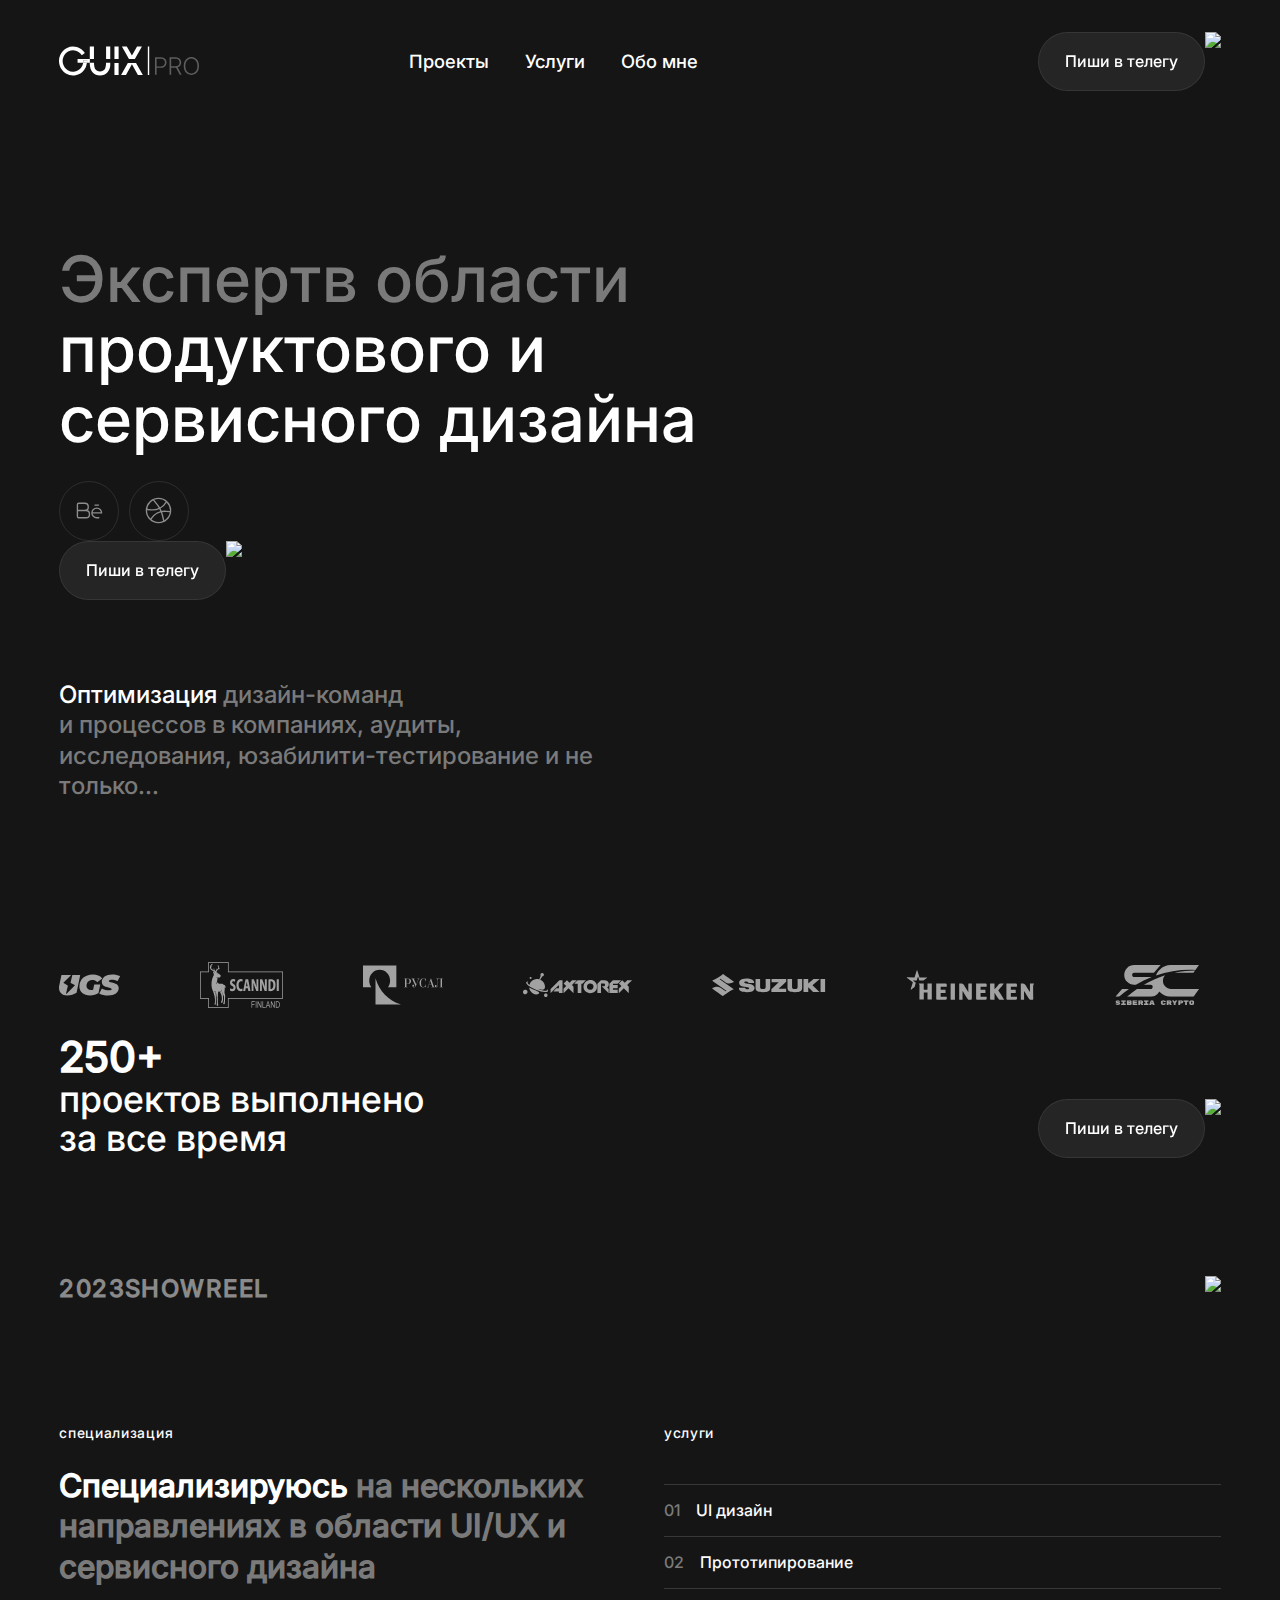
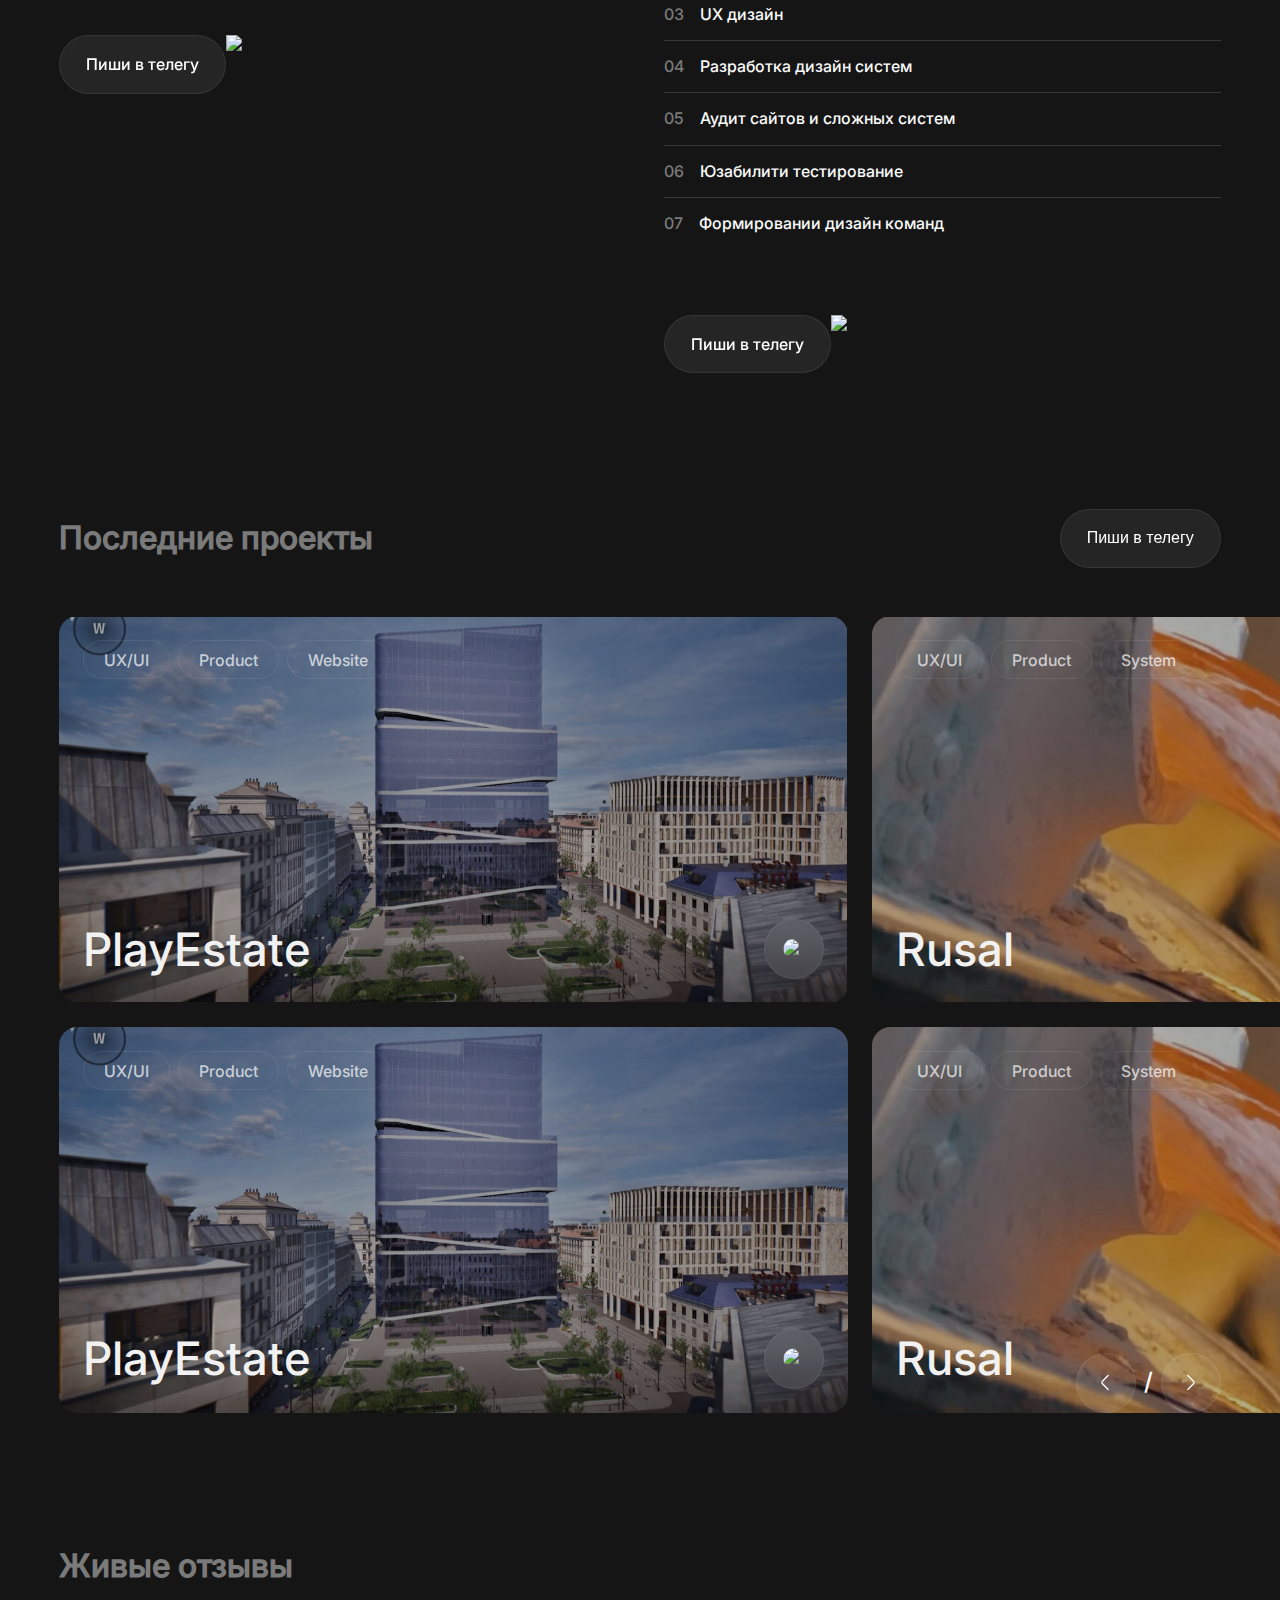
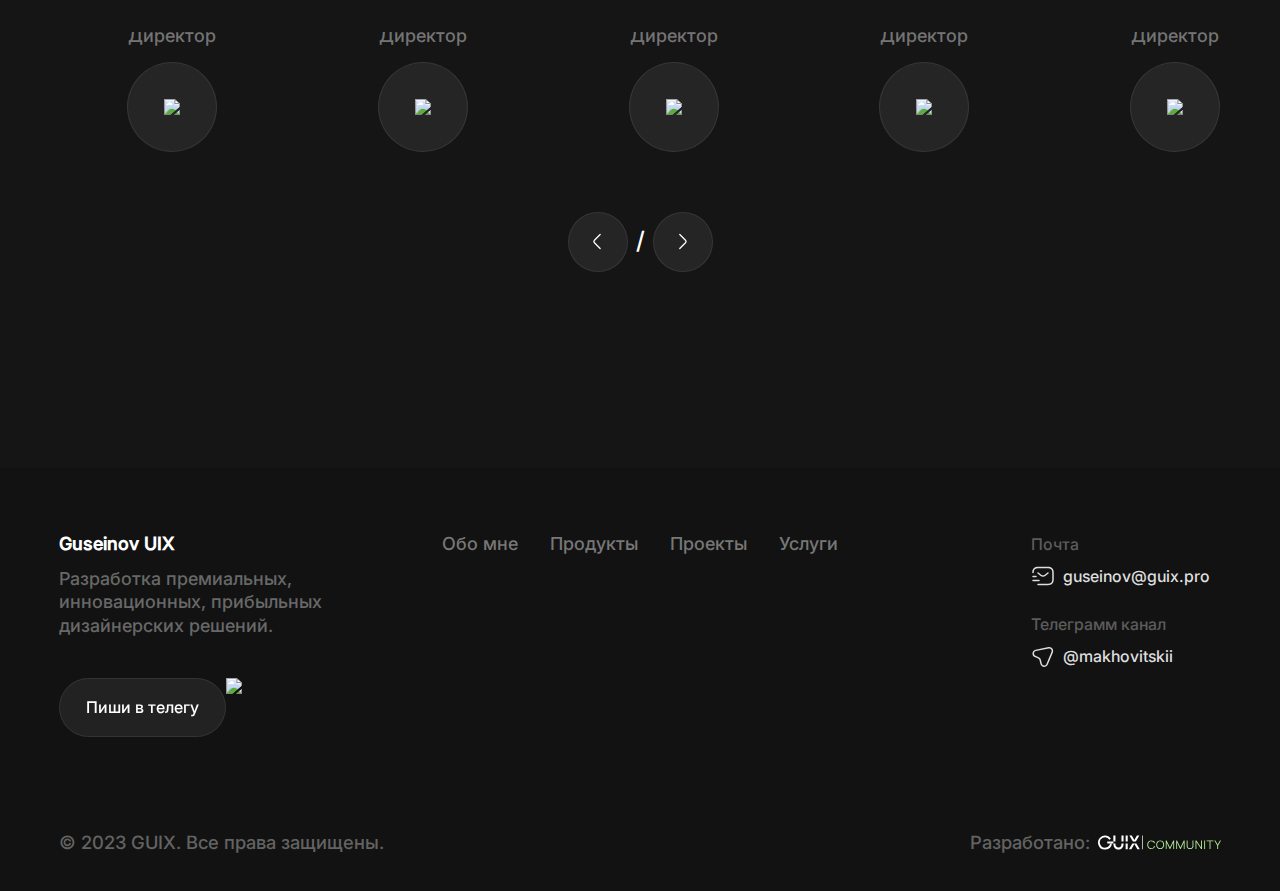
==== commit c9895d4d: "Add files via upload" ====
--- a/index.html
+++ b/index.html
@@ -11,39 +11,48 @@
     <title>GUIXpro</title>
     <link rel="stylesheet" href="assets/css/style.css">
     <link rel="stylesheet" href="assets/css/reset.css">
+    <script src="assets/js/script.js" defer></script>
+    <script src="assets/js/index.js" defer></script>
   </head>
   <body>
     <div class="wrapper">
       <header class="header" id="header">
         <div class="header__container container">
-          <nav class="header__menu menu" id="headerMenu"><img class="header__logo" src="assets/img/logo.svg">
+          <nav class="header__menu menu"><img class="header__logo" src="assets/img/logo.svg" alt=" ">
             <ul class="menu__list">
               <li class="menu__item"><a class="menu__link" href="#">Проекты</a></li>
               <li class="menu__item"><a class="menu__link" href="#">Услуги</a></li>
               <li class="menu__item"><a class="menu__link" href="#">Обо мне</a></li>
             </ul>
-          </nav><img class="header__burger" src="assets/img/common/burger.svg" id="burger">
-          <div class="header__burger-content" id="burgerContent"></div><a class="header__contact contact" href="https://t.me/t_guseinov" target="_blank">
-                  <button class="contact__primary-button primary-button">Пиши в телегу</button>
-                  <button class="contact__secondery-button secondery-button"><img class="contact__arrow" src="assets/img/arrow.svg">
-                  </button></a>
+          </nav>
+          <button class="header__burger" id="burger" aria-label="Открыть меню" title="Открыть меню"><span class="burger-line"></span><span class="burger-line"></span><span class="burger-line"></span></button>
+          <div class="header__burger-content burger" id="burgerContent">
+            <div class="burger__container">
+              <div class="burger__header"></div>
+            </div>
+          </div><a class="header__contact contact" href="https://t.me/t_guseinov" target="_blank">
+                  <div class="contact__primary-button primary-button">Пиши в телегу</div>
+                  <div class="contact__secondary-button secondary-button"><img class="contact__arrow" src="assets/img/common/arrow.svg" alt=" ">
+                  </div></a>
         </div>
+        <div class="header__preloader" id="preloader"></div>
       </header>
       <main class="main">
         <section class="main__info info" id="info">
           <div class="info__container container">
             <div class="info__block">
               <div class="info__title-container">
-                <h1 class="info__title">
-                  <p>Эксперт</p><span>в области </span><span class="white">продуктового и сервисного дизайна</span>
-                </h1>
+                <h1 class="info__title"><span>Эксперт</span><span>в области </span><span class="white">продуктового и сервисного дизайна</span></h1>
                 <div class="info__socials"><a class="info__social-link" href="#"><img class="info__social" src="assets/img/socials/behance.svg" alt="behance" title="behance"></a><a class="info__social-link" href="#"><img class="info__social" src="assets/img/socials/dribbble.svg" alt="dribbble" title="dribbble"></a>
-                </div>
+                </div><a class="info__contact contact" href="https://t.me/t_guseinov" target="_blank">
+                        <div class="contact__primary-button primary-button">Пиши в телегу</div>
+                        <div class="contact__secondary-button secondary-button"><img class="contact__arrow" src="assets/img/common/arrow.svg" alt=" ">
+                        </div></a>
               </div>
               <div class="info__txt"><span class="white">Оптимизация </span><span>дизайн-команд</span>
                 <p>и процессов в компаниях, аудиты, исследования, юзабилити-тестирование и не только...</p>
               </div>
-            </div><img class="info__hero-img" src="assets/img/hero-img.png">
+            </div><img class="info__hero-img" src="assets/img/info/hero-img.png" alt=" ">
             <div class="info__clients-wrapper">
               <div class="info__clients marquee"><img class="info__client" src="assets/img/clients/ugs.svg" alt="ugs" title="ugs"><img class="info__client" src="assets/img/clients/scanndi.svg" alt="scanndi" title="scanndi"><img class="info__client" src="assets/img/clients/rusal.svg" alt="rusal" title="rusal"><img class="info__client" src="assets/img/clients/axtorex.svg" alt="axtorex" title="axtorex"><img class="info__client" src="assets/img/clients/suzuki.svg" alt="suzuki" title="suzuki"><img class="info__client" src="assets/img/clients/heineken.svg" alt="heineken" title="heineken"><img class="info__client" src="assets/img/clients/siberia-crypto.svg" alt="siberia-crypto" title="siberia-crypto"><img class="info__client" src="assets/img/clients/sheyl-dors.svg" alt="sheyl-dors" title="sheyl-dors"><img class="info__client" src="assets/img/clients/redpill.svg" alt="redpill" title="redpill"><img class="info__client" src="assets/img/clients/perfect-crm.svg" alt="perfect-crm" title="perfect-crm"><img class="info__client" src="assets/img/clients/grph.svg" alt="grph" title="grph"><img class="info__client" src="assets/img/clients/kefir.svg" alt="kefir" title="kefir">
               </div>
@@ -53,28 +62,29 @@
           </div>
         </section>
         <section class="main__introduction introduction" id="introduction">
-          <div class="introduction__video"><img class="introduction__video-preview" src="assets/img/introduction.jpg">
-          </div>
           <div class="introduction__container container">
-            <div class="introduction__element">2023
-              <p>SHOWREEL</p>
-            </div><img class="introduction__element" src="assets/img/sound.svg">
-            <div class="introduction__element"> <span class="white">250+</span>
-              <p>проектов выполнено за все время</p>
-            </div><a class="introduction__element contact" href="https://t.me/t_guseinov" target="_blank">
-              <button class="contact__primary-button primary-button">Пиши в телегу</button>
-              <button class="contact__secondery-button secondery-button"><img class="contact__arrow" src="assets/img/arrow.svg">
-              </button></a>
+            <div class="introduction__video">
+              <h2 class="introduction__element">2023<span>SHOWREEL</span></h2>
+              <button class="introduction__element" id="muteButton" aria-label="Включить звук" title="Включить звук"> <img class="introduction__element-img" src="assets/img/common/mute.svg" alt=" ">
+              </button>
+              <div class="introduction__element"> <span class="white">250+</span>
+                <p>проектов выполнено за все время</p>
+              </div><a class="introduction__element contact" href="https://t.me/t_guseinov" target="_blank">
+                <div class="contact__primary-button primary-button">Пиши в телегу</div>
+                <div class="contact__secondary-button secondary-button"><img class="contact__arrow" src="assets/img/common/arrow.svg" alt=" ">
+                </div></a>
+              <video class="introduction__video-preview" poster="assets/img/introduction/introduction.jpg" id="introductionVideo" muted loop><source src="assets/img/introduction/introduction.mp4" type="video/mp4">Your browser does not support the video tag.</video>
+            </div>
           </div>
         </section>
         <section class="main__skills skills" id="skills">
           <div class="skills__container container">
             <div class="skills__block">
               <div class="skills__top-title">cпециализация</div>
-              <div class="skills__title"><span class="white">Специализируюсь </span><span>на нескольких направлениях в области UI/UX и сервисного дизайна</span></div><a class="skills__contact contact" href="https://t.me/t_guseinov" target="_blank">
-                      <button class="contact__primary-button primary-button">Пиши в телегу</button>
-                      <button class="contact__secondery-button secondery-button"><img class="contact__arrow" src="assets/img/arrow.svg">
-                      </button></a>
+              <h2 class="skills__title"><span class="white">Специализируюсь </span><span>на нескольких направлениях в области UI/UX и сервисного дизайна</span></h2><a class="skills__contact contact" href="https://t.me/t_guseinov" target="_blank">
+                      <div class="contact__primary-button primary-button">Пиши в телегу</div>
+                      <div class="contact__secondary-button secondary-button"><img class="contact__arrow" src="assets/img/common/arrow.svg" alt=" ">
+                      </div></a>
             </div>
             <div class="skills__services services">
               <div class="services__title">услуги</div>
@@ -86,7 +96,10 @@
                 <li class="services__item">Аудит сайтов и сложных систем</li>
                 <li class="services__item">Юзабилити тестирование</li>
                 <li class="services__item">Формировании дизайн команд</li>
-              </ol>
+              </ol><a class="skills__contact contact" href="https://t.me/t_guseinov" target="_blank">
+                      <div class="contact__primary-button primary-button">Пиши в телегу</div>
+                      <div class="contact__secondary-button secondary-button"><img class="contact__arrow" src="assets/img/common/arrow.svg" alt=" ">
+                      </div></a>
             </div>
           </div>
         </section>
@@ -94,34 +107,66 @@
           <div class="portfolio__container container">
             <div class="portfolio__header">
               <h2 class="portfolio__title">Последние проекты</h2>
-              <button class="portfolio__button primary-button">Пиши в телегу</button>
+              <form action="https://t.me/t_guseinov" target="_blank"> 
+                <button class="portfolio__button primary-button">Пиши в телегу</button>
+              </form>
             </div>
             <div class="portfolio__body">
-              <div class="portfolio__card portfolio-card"><img class="portfolio-card__img" src="assets/img/portfolio/PlayEstate.jpg" alt="PlayEstate" title="PlayEstate">
-                <div class="portfolio-card__content">
-                  <ul class="portfolio-card__list">
-                    <li class="portfolio-card__item">UX/UI</li>
-                    <li class="portfolio-card__item">Product</li>
-                    <li class="portfolio-card__item">Website</li>
-                  </ul>
-                  <div class="portfolio-card__footer">
-                    <h3 class="portfolio-card__title">PlayEstate</h3><img class="portfolio-card__arrow" src="assets/img/arrow.svg">
-                  </div>
-                </div>
-              </div>
-              <div class="portfolio__card portfolio-card portfolio-card-mini"><img class="portfolio-card__img" src="assets/img/portfolio/Rusal.jpg" alt="Rusal" title="Rusal">
-                <div class="portfolio-card__content">
-                  <ul class="portfolio-card__list">
-                    <li class="portfolio-card__item">UX/UI</li>
-                    <li class="portfolio-card__item">Product</li>
-                    <li class="portfolio-card__item">System</li>
-                  </ul>
-                  <div class="portfolio-card__footer">
-                    <h3 class="portfolio-card__title">Rusal</h3><img class="portfolio-card__arrow" src="assets/img/arrow.svg">
-                  </div>
-                </div>
-              </div>
-                    <div class="portfolio__slider slider"><img class="slider__img" src="assets/img/slider/arrow-left.svg"><span class="slider__devider">/</span><img class="slider__img" src="assets/img/slider/arrow-right.svg">
+              <div class="portfolio__card-container portfolio-card-focused">
+                <div class="portfolio__card portfolio-card">
+                  <video class="portfolio-card__img" poster="assets/img/portfolio/PlayEstate.jpg" muted loop>
+                    <source src="assets/img/portfolio/PlayEstate.mp4" type="video/mp4">
+                  </video>
+                  <div class="portfolio-card__content">
+                    <ul class="portfolio-card__list">
+                      <li class="portfolio-card__item">UX/UI</li>
+                      <li class="portfolio-card__item">Product</li>
+                      <li class="portfolio-card__item">Website</li>
+                    </ul><a class="portfolio-card__footer" href="#"><span class="portfolio-card__title">PlayEstate</span><img class="portfolio-card__arrow" src="assets/img/common/arrow.svg" alt=" "></a>
+                  </div>
+                </div>
+              </div>
+              <div class="portfolio__card-container">
+                <div class="portfolio__card portfolio-card">
+                  <video class="portfolio-card__img" poster="assets/img/portfolio/Rusal.jpg" muted loop>
+                    <source src="assets/img/portfolio/Rusal.mp4" type="video/mp4">
+                  </video>
+                  <div class="portfolio-card__content">
+                    <ul class="portfolio-card__list">
+                      <li class="portfolio-card__item">UX/UI</li>
+                      <li class="portfolio-card__item">Product</li>
+                      <li class="portfolio-card__item">System</li>
+                    </ul><a class="portfolio-card__footer" href="#"><span class="portfolio-card__title">Rusal</span><img class="portfolio-card__arrow" src="assets/img/common/arrow.svg" alt=" "></a>
+                  </div>
+                </div>
+              </div>
+              <div class="portfolio__card-container">
+                <div class="portfolio__card portfolio-card"><img class="portfolio-card__img" src="assets/img/portfolio/PlayEstate.jpg" alt="PlayEstate" title="PlayEstate">
+                  <div class="portfolio-card__content">
+                    <ul class="portfolio-card__list">
+                      <li class="portfolio-card__item">UX/UI</li>
+                      <li class="portfolio-card__item">Product</li>
+                      <li class="portfolio-card__item">Website</li>
+                    </ul><a class="portfolio-card__footer" href="#"><span class="portfolio-card__title">PlayEstate</span><img class="portfolio-card__arrow" src="assets/img/common/arrow.svg" alt=" "></a>
+                  </div>
+                </div>
+              </div>
+              <div class="portfolio__card-container">
+                <div class="portfolio__card portfolio-card"><img class="portfolio-card__img" src="assets/img/portfolio/Rusal.jpg" alt="Rusal" title="Rusal">
+                  <div class="portfolio-card__content">
+                    <ul class="portfolio-card__list">
+                      <li class="portfolio-card__item">UX/UI</li>
+                      <li class="portfolio-card__item">Product</li>
+                      <li class="portfolio-card__item">System</li>
+                    </ul><a class="portfolio-card__footer" href="#"><span class="portfolio-card__title">Rusal</span><img class="portfolio-card__arrow" src="assets/img/common/arrow.svg" alt=" "></a>
+                  </div>
+                </div>
+              </div>
+                    <div class="portfolio__slider slider">
+                      <button class="slider__button" aria-label="Предыдущий слайд" onclick="portfolioPreviousCard()"><img class="slider__img" src="assets/img/slider/arrow-left.svg" alt=" ">
+                      </button><span class="slider__devider">/</span>
+                      <button class="slider__button" aria-label="Следующий слайд" onclick="portfolioNextCard()"><img class="slider__img" src="assets/img/slider/arrow-right.svg" alt=" ">
+                      </button>
                     </div>
             </div>
           </div>
@@ -130,38 +175,77 @@
           <div class="testimonials__container container">
             <h2 class="testimonials__title">Живые отзывы</h2>
             <div class="testimonials__videos">
-              <div class="testimonials__video-container video"><img class="video__img" src="assets/img/testimonials/Никита Ивановский.png" alt="Никита Ивановский" title="Никита Ивановский">
-                <div class="video__body">
-                  <div class="video__title">Никита Ивановский</div>
-                  <div class="video__subtitle">Директор</div><img class="video__play" src="assets/img/testimonials/play.svg">
-                </div>
-              </div>
-              <div class="testimonials__video-container video"><img class="video__img" src="assets/img/testimonials/Валентина Левицкая.png" alt="Валентина Левицкая" title="Валентина Левицкая">
-                <div class="video__body">
-                  <div class="video__title">Валентина Левицкая</div>
-                  <div class="video__subtitle">Директор</div><img class="video__play" src="assets/img/testimonials/play.svg">
-                </div>
-              </div>
-              <div class="testimonials__video-container video"><img class="video__img" src="assets/img/testimonials/Грисько Евгений.png" alt="Грисько Евгений" title="Грисько Евгений">
-                <div class="video__body">
-                  <div class="video__title">Грисько Евгений</div>
-                  <div class="video__subtitle">Директор</div><img class="video__play" src="assets/img/testimonials/play.svg">
-                </div>
-              </div>
-              <div class="testimonials__video-container video"><img class="video__img" src="assets/img/testimonials/Анна Клочкова.png" alt="Анна Клочкова" title="Анна Клочкова">
-                <div class="video__body">
-                  <div class="video__title">Анна Клочкова</div>
-                  <div class="video__subtitle">Директор</div><img class="video__play" src="assets/img/testimonials/play.svg">
-                </div>
-              </div>
-              <div class="testimonials__video-container video"><img class="video__img" src="assets/img/testimonials/Евгений Грисько.png" alt="Евгений Грисько" title="Евгений Грисько">
-                <div class="video__body">
-                  <div class="video__title">Евгений Грисько</div>
-                  <div class="video__subtitle">Директор</div><img class="video__play" src="assets/img/testimonials/play.svg">
-                </div>
-              </div>
-            </div>
-                  <div class="testimonials__slider slider"><img class="slider__img" src="assets/img/slider/arrow-left.svg"><span class="slider__devider">/</span><img class="slider__img" src="assets/img/slider/arrow-right.svg">
+              <div class="testimonials__video-container video">
+                <div class="testimonials__video">
+                  <video class="video__img">
+                    <source src="assets/img/testimonials/1.mp4" type="video/mp4">
+                  </video>
+                  <div class="video__body">
+                    <div class="video__title">Никита Ивановский</div>
+                    <div class="video__subtitle">Директор</div>
+                    <button class="video__play"><img class="video__play-img" src="assets/img/common/play.svg" alt=" ">
+                    </button>
+                  </div>
+                </div>
+              </div>
+              <div class="testimonials__video-container video">
+                <div class="testimonials__video">
+                  <video class="video__img">
+                    <source src="assets/img/testimonials/2.mp4" type="video/mp4">
+                  </video>
+                  <div class="video__body">
+                    <div class="video__title">Валентина Левицкая</div>
+                    <div class="video__subtitle">Директор</div>
+                    <button class="video__play"><img class="video__play-img" src="assets/img/common/play.svg" alt=" ">
+                    </button>
+                  </div>
+                </div>
+              </div>
+              <div class="testimonials__video-container video">
+                <div class="testimonials__video">
+                  <video class="video__img">
+                    <source src="assets/img/testimonials/3.mp4" type="video/mp4">
+                  </video>
+                  <div class="video__body">
+                    <div class="video__title">Грисько Евгений</div>
+                    <div class="video__subtitle">Директор</div>
+                    <button class="video__play"><img class="video__play-img" src="assets/img/common/play.svg" alt=" ">
+                    </button>
+                  </div>
+                </div>
+              </div>
+              <div class="testimonials__video-container video">
+                <div class="testimonials__video">
+                  <video class="video__img">
+                    <source src="assets/img/testimonials/4.mp4" type="video/mp4">
+                  </video>
+                  <div class="video__body">
+                    <div class="video__title">Анна Клочкова</div>
+                    <div class="video__subtitle">Директор</div>
+                    <button class="video__play"><img class="video__play-img" src="assets/img/common/play.svg" alt=" ">
+                    </button>
+                  </div>
+                </div>
+              </div>
+              <div class="testimonials__video-container video">
+                <div class="testimonials__video">
+                  <video class="video__img">
+                    <source src="assets/img/testimonials/5.mp4" type="video/mp4">
+                  </video>
+                  <div class="video__body">
+                    <div class="video__title">Евгений Грисько</div>
+                    <div class="video__subtitle">Директор</div>
+                    <button class="video__play"><img class="video__play-img" src="assets/img/common/play.svg" alt=" ">
+                    </button>
+                  </div>
+                </div>
+              </div>
+            </div>
+                  <div class="testimonials__slider slider">
+                    <button class="slider__button" aria-label="Предыдущий слайд" onclick="testimonialsPreviousCard()"><img class="slider__img" src="assets/img/slider/arrow-left.svg" alt=" ">
+                    </button><span class="slider__devider">/</span>
+                    <button class="slider__button" aria-label="Следующий слайд" onclick="testimonialsNextCard()"><img class="slider__img" src="assets/img/slider/arrow-right.svg" alt=" ">
+                    </button>
                   </div>
           </div>
         </section>
@@ -170,11 +254,11 @@
         <div class="footer__container container">
           <div class="footer__content">
             <div class="footer__block">
-              <h2 class="footer__title">Gseinov  UIX</h2>
+              <h2 class="footer__title">Guseinov  UIX</h2>
               <div class="footer__txt">Разработка премиальных, инновационных, прибыльных дизайнерских решений.</div><a class="footer__contact contact" href="https://t.me/t_guseinov" target="_blank">
-                      <button class="contact__primary-button primary-button">Пиши в телегу</button>
-                      <button class="contact__secondery-button secondery-button"><img class="contact__arrow" src="assets/img/arrow.svg">
-                      </button></a>
+                      <div class="contact__primary-button primary-button">Пиши в телегу</div>
+                      <div class="contact__secondary-button secondary-button"><img class="contact__arrow" src="assets/img/common/arrow.svg" alt=" ">
+                      </div></a>
             </div>
             <ul class="footer__list">
               <li class="footer-list__item"><a class="footer-list__link" href="#">Обо мне</a></li>
@@ -184,11 +268,11 @@
             </ul>
             <div class="footer__communications">
               <div class="footer__communication communication">
-                <div class="communication__title">Почта</div><a class="communication__info" href="#"><img class="communication__decor" src="assets/img/footer/email.svg">
+                <div class="communication__title">Почта</div><a class="communication__info" href="#"><img class="communication__decor" src="assets/img/footer/email.svg" alt=" ">
                   <div class="communication__txt">guseinov@guix.pro</div></a>
               </div>
               <div class="footer__communication communication">
-                <div class="communication__title">Телеграмм канал</div><a class="communication__info" href="#"><img class="communication__decor" src="assets/img/footer/direct-right.svg">
+                <div class="communication__title">Телеграмм канал</div><a class="communication__info" href="#"><img class="communication__decor" src="assets/img/footer/direct-right.svg" alt=" ">
                   <div class="communication__txt">@makhovitskii</div></a>
               </div>
             </div>
@@ -203,5 +287,4 @@
       </footer>
     </div>
   </body>
-  <script src="assets/js/script.js"></script>
 </html>